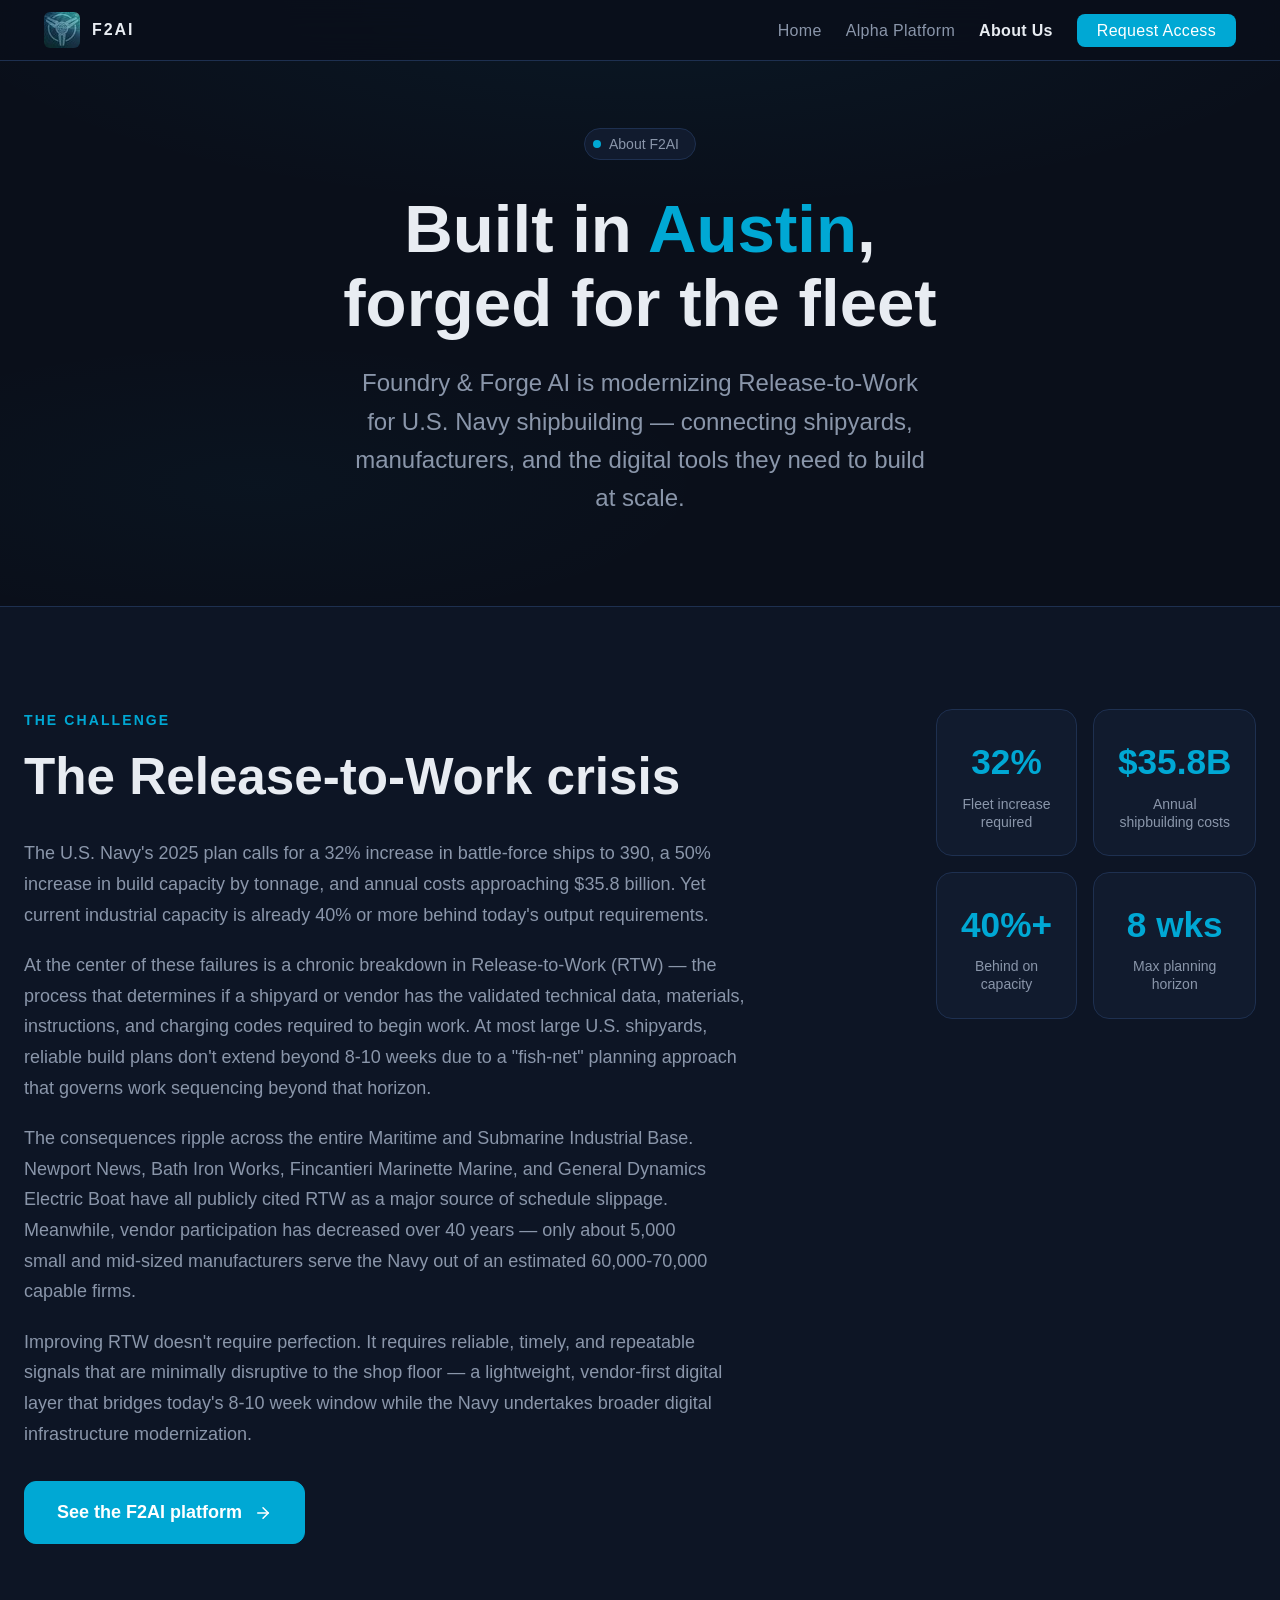
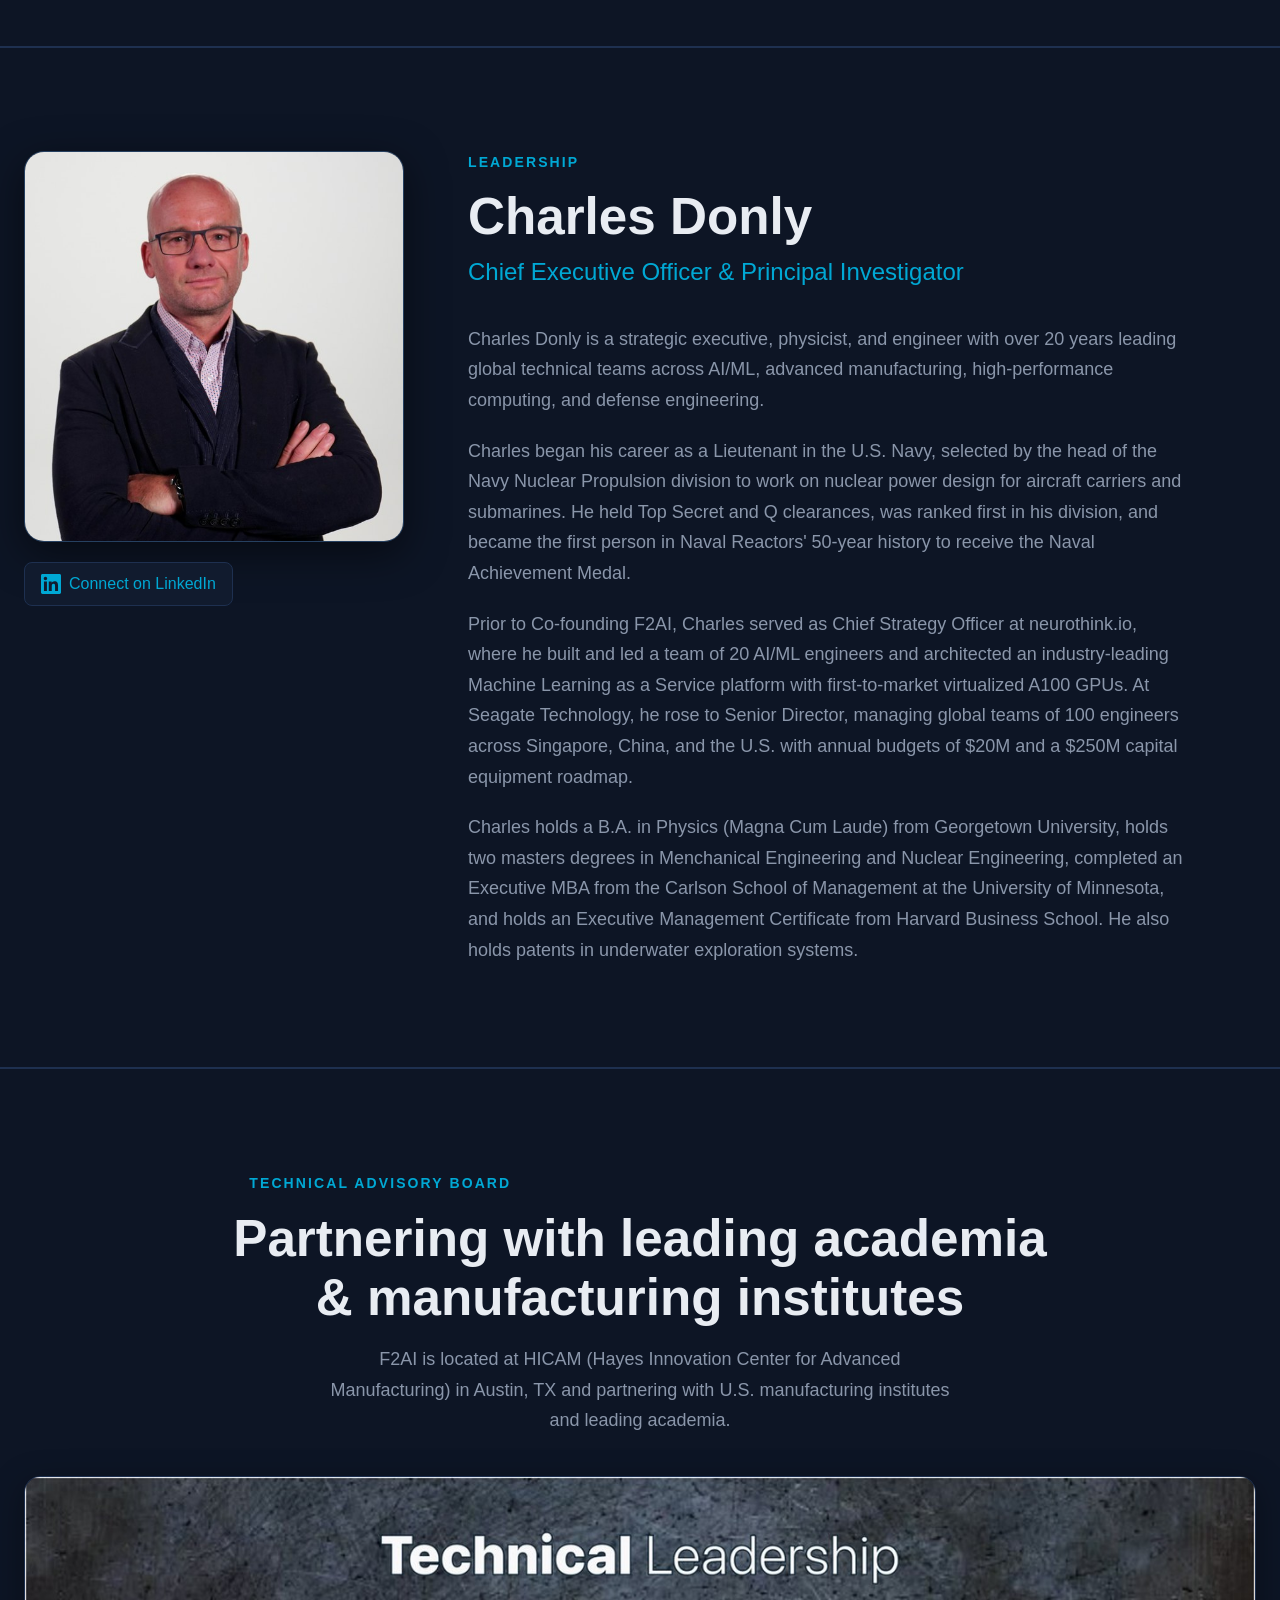
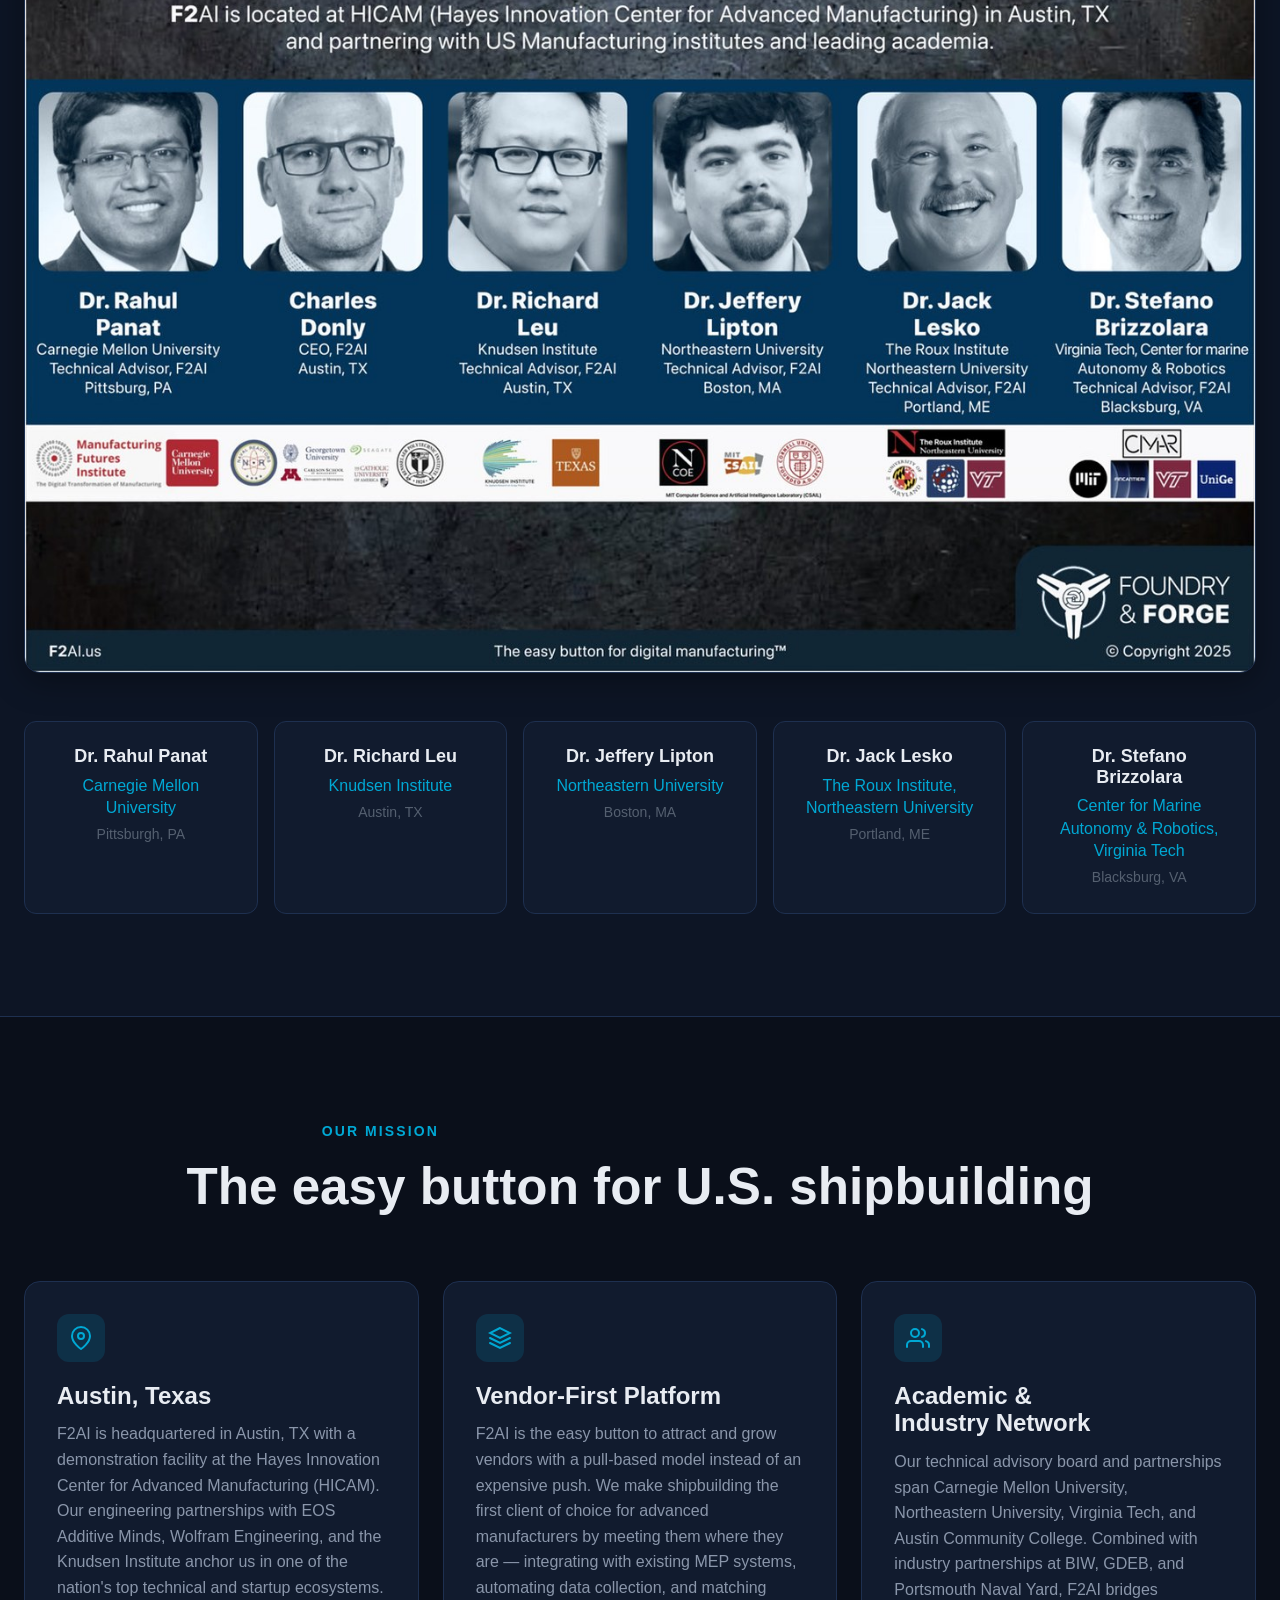
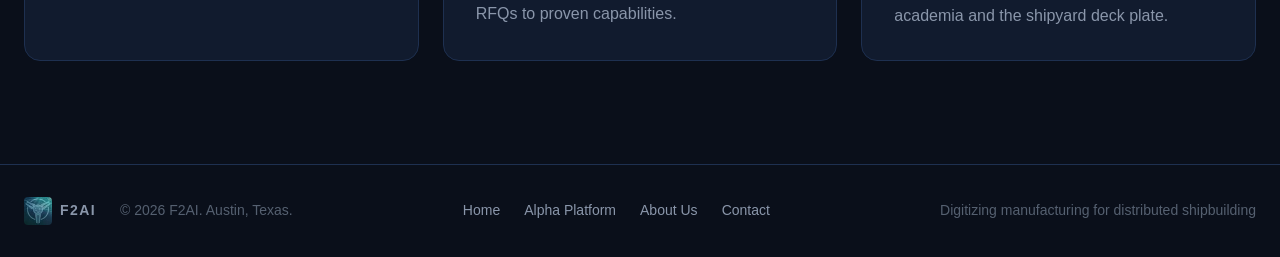
==== about.html @ 10067cf0 "Initial commit" ====
<!DOCTYPE html>
<html lang="en">
<head>
  <meta charset="UTF-8">
  <meta name="viewport" content="width=device-width, initial-scale=1.0">
  <title>About Us — F2AI</title>
  <meta name="description" content="Meet the team behind F2AI. Led by Charles Donly, F2AI is building digital infrastructure to modernize Release-to-Work for U.S. Navy shipbuilding.">
  <meta property="og:title" content="About Us — F2AI">
  <meta property="og:description" content="Led by Charles Donly from Austin, TX. Modernizing Release-to-Work for the U.S. Navy's maritime industrial base.">
  <meta property="og:type" content="website">
  <meta property="og:url" content="https://f2ai.us/about.html">

  <!-- Favicon -->
  <link rel="icon" type="image/jpeg" sizes="32x32" href="./assets/logo-32.jpg">
  <link rel="icon" type="image/jpeg" sizes="48x48" href="./assets/logo-48.jpg">
  <link rel="apple-touch-icon" href="./assets/logo-256.jpg">

  <link href="https://api.fontshare.com/v2/css?f[]=general-sans@400,500,600,700,800&f[]=satoshi@400,500,600,700&display=swap" rel="stylesheet">
  <link rel="stylesheet" href="./base.css">
  <link rel="stylesheet" href="./style.css">
</head>
<body>

  <!-- ════ HEADER ════ -->
  <header class="site-header" id="site-header">
    <div class="header-inner">
      <a href="./index.html" class="logo" aria-label="F2AI Home">
        <img src="./assets/logo-nav.jpg" alt="F2AI" width="36" height="36">
        <span class="logo-text">F2<strong>AI</strong></span>
      </a>
      <nav>
        <ul class="nav-links" role="list">
          <li><a href="./index.html">Home</a></li>
          <li><a href="./alpha-platform.html">Alpha Platform</a></li>
          <li><a href="./about.html" class="nav-active">About Us</a></li>
          <li><a href="./alpha-platform.html#access" class="nav-cta">Request Access</a></li>
        </ul>
      </nav>
    </div>
  </header>


  <!-- ════ ABOUT HERO ════ -->
  <section class="hero hero-about" id="hero">
    <div class="hero-badge reveal">
      <span class="dot"></span>
      About F2AI
    </div>

    <h1 class="hero-title reveal">
      Built in <span class="accent">Austin</span>,<br>
      forged for the fleet
    </h1>

    <p class="hero-subtitle reveal">
      Foundry &amp; Forge AI is modernizing Release-to-Work for U.S. Navy shipbuilding — connecting shipyards, manufacturers, and the digital tools they need to build at scale.
    </p>
  </section>


  <!-- ════ RTW CRISIS / THE CHALLENGE ════ -->
  <section class="section about-crisis-section" id="crisis">
    <div class="about-crisis-wrap">
      <div class="about-crisis-content reveal">
        <p class="section-label">The Challenge</p>
        <h2 class="section-title">The Release-to-Work crisis</h2>

        <div class="about-crisis-text">
          <p>
            The U.S. Navy's 2025 plan calls for a 32% increase in battle-force ships to 390, a 50% increase in build capacity by tonnage, and annual costs approaching $35.8 billion. Yet current industrial capacity is already 40% or more behind today's output requirements.
          </p>
          <p>
            At the center of these failures is a chronic breakdown in Release-to-Work (RTW) — the process that determines if a shipyard or vendor has the validated technical data, materials, instructions, and charging codes required to begin work. At most large U.S. shipyards, reliable build plans don't extend beyond 8-10 weeks due to a "fish-net" planning approach that governs work sequencing beyond that horizon.
          </p>
          <p>
            The consequences ripple across the entire Maritime and Submarine Industrial Base. Newport News, Bath Iron Works, Fincantieri Marinette Marine, and General Dynamics Electric Boat have all publicly cited RTW as a major source of schedule slippage. Meanwhile, vendor participation has decreased over 40 years — only about 5,000 small and mid-sized manufacturers serve the Navy out of an estimated 60,000-70,000 capable firms.
          </p>
          <p>
            Improving RTW doesn't require perfection. It requires reliable, timely, and repeatable signals that are minimally disruptive to the shop floor — a lightweight, vendor-first digital layer that bridges today's 8-10 week window while the Navy undertakes broader digital infrastructure modernization.
          </p>
        </div>

        <a href="./alpha-platform.html" class="btn btn-primary">
          See the F2AI platform
          <svg width="18" height="18" viewBox="0 0 24 24" fill="none" stroke="currentColor" stroke-width="2" stroke-linecap="round"><path d="M5 12h14"/><path d="M12 5l7 7-7 7"/></svg>
        </a>
      </div>

      <div class="about-crisis-stats reveal">
        <div class="crisis-stat-card">
          <div class="crisis-stat-number">32%</div>
          <div class="crisis-stat-label">Fleet increase required</div>
        </div>
        <div class="crisis-stat-card">
          <div class="crisis-stat-number">$35.8B</div>
          <div class="crisis-stat-label">Annual shipbuilding costs</div>
        </div>
        <div class="crisis-stat-card">
          <div class="crisis-stat-number">40%+</div>
          <div class="crisis-stat-label">Behind on capacity</div>
        </div>
        <div class="crisis-stat-card">
          <div class="crisis-stat-number">8 wks</div>
          <div class="crisis-stat-label">Max planning horizon</div>
        </div>
      </div>
    </div>
  </section>


  <!-- ════ LEADERSHIP ════ -->
  <section class="section about-leadership-section" id="leadership">
    <div class="about-leadership-wrap">
      <div class="about-photo-col reveal">
        <div class="about-photo-frame">
          <img src="./assets/ceo-charles-donly.jpg" alt="Charles Donly, CEO of F2AI" width="600" height="618" loading="eager">
        </div>
        <a href="https://www.linkedin.com/in/charlesdonly/" target="_blank" rel="noopener" class="linkedin-link">
          <svg width="20" height="20" viewBox="0 0 24 24" fill="currentColor"><path d="M20.447 20.452h-3.554v-5.569c0-1.328-.027-3.037-1.852-3.037-1.853 0-2.136 1.445-2.136 2.939v5.667H9.351V9h3.414v1.561h.046c.477-.9 1.637-1.85 3.37-1.85 3.601 0 4.267 2.37 4.267 5.455v6.286zM5.337 7.433c-1.144 0-2.063-.926-2.063-2.065 0-1.138.92-2.063 2.063-2.063 1.14 0 2.064.925 2.064 2.063 0 1.139-.925 2.065-2.064 2.065zm1.782 13.019H3.555V9h3.564v11.452zM22.225 0H1.771C.792 0 0 .774 0 1.729v20.542C0 23.227.792 24 1.771 24h20.451C23.2 24 24 23.227 24 22.271V1.729C24 .774 23.2 0 22.222 0h.003z"/></svg>
          Connect on LinkedIn
        </a>
      </div>

      <div class="about-bio-col reveal">
        <p class="section-label">Leadership</p>
        <h2 class="about-name">Charles Donly</h2>
        <p class="about-role">Chief Executive Officer &amp; Principal Investigator</p>

        <div class="about-bio-text">
          <p>
            Charles Donly is a strategic executive, physicist, and engineer with over 20 years leading global technical teams across AI/ML, advanced manufacturing, high-performance computing, and defense engineering.
          </p>
          <p>
            Charles began his career as a Lieutenant in the U.S. Navy, selected by the head of the Navy Nuclear Propulsion division to work on nuclear power design for aircraft carriers and submarines. He held Top Secret and Q clearances, was ranked first in his division, and became the first person in Naval Reactors' 50-year history to receive the Naval Achievement Medal.
          </p>
          <p>
            Prior to Co-founding F2AI, Charles served as Chief Strategy Officer at neurothink.io, where he built and led a team of 20 AI/ML engineers and architected an industry-leading Machine Learning as a Service platform with first-to-market virtualized A100 GPUs. At Seagate Technology, he rose to Senior Director, managing global teams of 100 engineers across Singapore, China, and the U.S. with annual budgets of $20M and a $250M capital equipment roadmap.
          </p>
          <p>
            Charles holds a B.A. in Physics (Magna Cum Laude) from Georgetown University, holds two masters degrees in Menchanical Engineering and Nuclear Engineering, completed an Executive MBA from the Carlson School of Management at the University of Minnesota, and holds an Executive Management Certificate from Harvard Business School. He also holds patents in underwater exploration systems.
          </p>
        </div>
      </div>
    </div>
  </section>


  <!-- ════ TECHNICAL ADVISORY BOARD ════ -->
  <section class="section about-advisory-section" id="advisory">
    <div class="section-narrow">
      <div class="section-header reveal">
        <p class="section-label">Technical Advisory Board</p>
        <h2 class="section-title">Partnering with leading academia &amp; manufacturing institutes</h2>
        <p class="section-desc">
          F2AI is located at HICAM (Hayes Innovation Center for Advanced Manufacturing) in Austin, TX and partnering with U.S. manufacturing institutes and leading academia.
        </p>
      </div>
    </div>

    <div class="advisory-image-wrap reveal">
      <img src="./assets/technical-advisory-board.jpg" alt="F2AI Technical Advisory Board: Dr. Rahul Panat (Carnegie Mellon University), Charles Donly (CEO, F2AI), Dr. Richard Leu (Knudsen Institute), Dr. Jeffery Lipton (Northeastern University), Dr. Jack Lesko (The Roux Institute, Northeastern University), and Dr. Stefano Brizzolara (Center for Marine Autonomy & Robotics, Virginia Tech)" loading="lazy" width="1400" height="905">
    </div>

    <div class="advisory-members-grid reveal">
      <div class="advisory-member">
        <h4>Dr. Rahul Panat</h4>
        <p class="advisory-affiliation">Carnegie Mellon University</p>
        <p class="advisory-location">Pittsburgh, PA</p>
      </div>
      <div class="advisory-member">
        <h4>Dr. Richard Leu</h4>
        <p class="advisory-affiliation">Knudsen Institute</p>
        <p class="advisory-location">Austin, TX</p>
      </div>
      <div class="advisory-member">
        <h4>Dr. Jeffery Lipton</h4>
        <p class="advisory-affiliation">Northeastern University</p>
        <p class="advisory-location">Boston, MA</p>
      </div>
      <div class="advisory-member">
        <h4>Dr. Jack Lesko</h4>
        <p class="advisory-affiliation">The Roux Institute, Northeastern University</p>
        <p class="advisory-location">Portland, ME</p>
      </div>
      <div class="advisory-member">
        <h4>Dr. Stefano Brizzolara</h4>
        <p class="advisory-affiliation">Center for Marine Autonomy &amp; Robotics, Virginia Tech</p>
        <p class="advisory-location">Blacksburg, VA</p>
      </div>
    </div>
  </section>


  <!-- ════ MISSION ════ -->
  <section class="section about-mission-section" id="mission">
    <div class="section-narrow">
      <div class="section-header reveal">
        <p class="section-label">Our Mission</p>
        <h2 class="section-title">The easy button for U.S. shipbuilding</h2>
      </div>
    </div>

    <div class="about-mission-grid reveal">
      <div class="about-mission-card">
        <div class="problem-icon">
          <svg width="24" height="24" viewBox="0 0 24 24" fill="none" stroke="currentColor" stroke-width="2" stroke-linecap="round"><path d="M21 10c0 7-9 13-9 13s-9-6-9-13a9 9 0 0 1 18 0z"/><circle cx="12" cy="10" r="3"/></svg>
        </div>
        <h3>Austin, Texas</h3>
        <p>
          F2AI is headquartered in Austin, TX with a demonstration facility at the Hayes Innovation Center for Advanced Manufacturing (HICAM). Our engineering partnerships with EOS Additive Minds, Wolfram Engineering, and the Knudsen Institute anchor us in one of the nation's top technical and startup ecosystems.
        </p>
      </div>

      <div class="about-mission-card">
        <div class="problem-icon">
          <svg width="24" height="24" viewBox="0 0 24 24" fill="none" stroke="currentColor" stroke-width="2" stroke-linecap="round"><path d="M12 2L2 7l10 5 10-5-10-5z"/><path d="M2 17l10 5 10-5"/><path d="M2 12l10 5 10-5"/></svg>
        </div>
        <h3>Vendor-First Platform</h3>
        <p>
          F2AI is the easy button to attract and grow vendors with a pull-based model instead of an expensive push. We make shipbuilding the first client of choice for advanced manufacturers by meeting them where they are — integrating with existing MEP systems, automating data collection, and matching RFQs to proven capabilities.
        </p>
      </div>

      <div class="about-mission-card">
        <div class="problem-icon">
          <svg width="24" height="24" viewBox="0 0 24 24" fill="none" stroke="currentColor" stroke-width="2" stroke-linecap="round"><path d="M17 21v-2a4 4 0 0 0-4-4H5a4 4 0 0 0-4 4v2"/><circle cx="9" cy="7" r="4"/><path d="M23 21v-2a4 4 0 0 0-3-3.87"/><path d="M16 3.13a4 4 0 0 1 0 7.75"/></svg>
        </div>
        <h3>Academic &amp; Industry Network</h3>
        <p>
          Our technical advisory board and partnerships span Carnegie Mellon University, Northeastern University, Virginia Tech, and Austin Community College. Combined with industry partnerships at BIW, GDEB, and Portsmouth Naval Yard, F2AI bridges academia and the shipyard deck plate.
        </p>
      </div>
    </div>
  </section>


  <!-- ════ FOOTER ════ -->
  <footer class="site-footer">
    <div class="footer-inner">
      <div class="footer-left">
        <a href="./index.html" class="footer-logo" aria-label="F2AI Home">
          <img src="./assets/logo-footer.jpg" alt="F2AI" width="48" height="48">
          <span>F2AI</span>
        </a>
        <span class="footer-copy">&copy; 2026 F2AI. Austin, Texas.</span>
      </div>
      <div class="footer-nav">
        <a href="./index.html">Home</a>
        <a href="./alpha-platform.html">Alpha Platform</a>
        <a href="./about.html">About Us</a>
        <a href="./alpha-platform.html#access">Contact</a>
      </div>
      <div class="footer-right">
        Digitizing manufacturing for distributed shipbuilding
      </div>
    </div>
  </footer>


  <script>
    const header = document.getElementById('site-header');
    window.addEventListener('scroll', () => {
      header.classList.toggle('scrolled', window.scrollY > 40);
    }, { passive: true });

    const reveals = document.querySelectorAll('.reveal');
    const observer = new IntersectionObserver((entries) => {
      entries.forEach(entry => {
        if (entry.isIntersecting) entry.target.classList.add('visible');
      });
    }, { threshold: 0.1, rootMargin: '0px 0px -40px 0px' });
    reveals.forEach(el => observer.observe(el));
  </script>
<script data-pplx-inline-edit>
(function(){
  if(window===window.top)return;
  function inlineAll(orig,clone){
    if(orig.nodeType!==1)return;
    try{
      var cs=getComputedStyle(orig);
      var t='';
      for(var i=0;i<cs.length;i++){t+=cs[i]+':'+cs.getPropertyValue(cs[i])+';';}
      clone.style.cssText=t;
    }catch(e){}
    var oc=orig.children,cc=clone.children;
    for(var j=0;j<oc.length&&j<cc.length;j++){inlineAll(oc[j],cc[j]);}
  }
  function stripExternal(clone){
    var imgs=clone.querySelectorAll('img');
    for(var i=0;i<imgs.length;i++){
      var s=imgs[i].getAttribute('src');
      if(s&&!s.startsWith('data:'))imgs[i].removeAttribute('src');
    }
    var all=clone.querySelectorAll('*');
    for(var i=0;i<all.length;i++){
      var st=all[i].style.cssText;
      if(st&&st.indexOf('url(')>=0){
        all[i].style.cssText=st.replace(/url\(["']?(?!data:)[^)"']*["']?\)/gi,'none');
      }
    }
  }
  window.addEventListener('message',function(e){
    if(!e.data||e.data.type!=='INLINE_EDIT_CAPTURE_REQUEST')return;
    var scrollX=window.scrollX||window.pageXOffset||0;
    var scrollY=window.scrollY||window.pageYOffset||0;
    var w=window.innerWidth,h=window.innerHeight;
    try{
      var clone=document.documentElement.cloneNode(true);
      var rm=clone.querySelectorAll('script,link[rel="stylesheet"],style');
      for(var i=0;i<rm.length;i++){rm[i].remove();}
      inlineAll(document.documentElement,clone);
      stripExternal(clone);
      var html=new XMLSerializer().serializeToString(clone);
      var svg='<svg xmlns="http://www.w3.org/2000/svg" width="'+w+'" height="'+h+'">'
        +'<foreignObject width="100%" height="100%">'
        +'<div xmlns="http://www.w3.org/1999/xhtml" style="width:'+w+'px;height:'+h+'px;overflow:hidden">'
        +'<div style="transform:translate(-'+scrollX+'px,-'+scrollY+'px);transform-origin:top left">'
        +html+'</div></div></foreignObject></svg>';
      var svgUrl='data:image/svg+xml;charset=utf-8,'+encodeURIComponent(svg);
      var img=new Image();
      img.onload=function(){
        var c=document.createElement('canvas');c.width=w;c.height=h;
        c.getContext('2d').drawImage(img,0,0);
        window.parent.postMessage({type:'INLINE_EDIT_SCREENSHOT_RESULT',dataUrl:c.toDataURL('image/png'),scrollX:scrollX,scrollY:scrollY},'*');
      };
      img.onerror=function(){
        window.parent.postMessage({type:'INLINE_EDIT_SCREENSHOT_RESULT',dataUrl:null,scrollX:scrollX,scrollY:scrollY},'*');
      };
      img.src=svgUrl;
    }catch(err){
      window.parent.postMessage({type:'INLINE_EDIT_SCREENSHOT_RESULT',dataUrl:null,scrollX:scrollX,scrollY:scrollY},'*');
    }
  });
})();
</script></body>
</html>
---- base.css ----
*, *::before, *::after { box-sizing: border-box; margin: 0; padding: 0; }

html {
  -moz-text-size-adjust: none;
  -webkit-text-size-adjust: none;
  text-size-adjust: none;
  -webkit-font-smoothing: antialiased;
  -moz-osx-font-smoothing: grayscale;
  text-rendering: optimizeLegibility;
  scroll-behavior: smooth;
  scroll-padding-top: 80px;
}

body {
  min-height: 100dvh;
  line-height: 1.6;
  font-family: var(--font-body, sans-serif);
  font-size: var(--text-base);
  color: var(--color-text);
  background-color: var(--color-bg);
}

img, picture, video, canvas, svg { display: block; max-width: 100%; height: auto; }
ul[role="list"], ol[role="list"] { list-style: none; }
input, button, textarea, select { font: inherit; color: inherit; }

h1, h2, h3, h4, h5, h6 { text-wrap: balance; line-height: 1.15; }
p, li, figcaption { text-wrap: pretty; max-width: 72ch; }

::selection {
  background: rgba(0, 168, 212, 0.25);
  color: var(--color-text);
}

:focus-visible {
  outline: 2px solid var(--color-accent);
  outline-offset: 3px;
  border-radius: 4px;
}

@media (prefers-reduced-motion: reduce) {
  *, *::before, *::after {
    animation-duration: 0.01ms !important;
    animation-iteration-count: 1 !important;
    transition-duration: 0.01ms !important;
    scroll-behavior: auto !important;
  }
}

button { cursor: pointer; background: none; border: none; }

a, button, [role="button"], input, textarea, select {
  transition: color 180ms cubic-bezier(0.16, 1, 0.3, 1),
              background 180ms cubic-bezier(0.16, 1, 0.3, 1),
              border-color 180ms cubic-bezier(0.16, 1, 0.3, 1),
              box-shadow 180ms cubic-bezier(0.16, 1, 0.3, 1),
              transform 180ms cubic-bezier(0.16, 1, 0.3, 1);
}

.sr-only {
  position: absolute; width: 1px; height: 1px; padding: 0; margin: -1px;
  overflow: hidden; clip: rect(0, 0, 0, 0); white-space: nowrap; border-width: 0;
}
---- style.css ----
/* ── F2AI Multi-Page Site — Design Tokens ── */

:root {
  /* Type Scale */
  --text-xs:   clamp(0.75rem, 0.7rem + 0.25vw, 0.875rem);
  --text-sm:   clamp(0.875rem, 0.8rem + 0.35vw, 1rem);
  --text-base: clamp(1rem, 0.95rem + 0.25vw, 1.125rem);
  --text-lg:   clamp(1.125rem, 1rem + 0.75vw, 1.5rem);
  --text-xl:   clamp(1.5rem, 1.2rem + 1.25vw, 2.25rem);
  --text-2xl:  clamp(2rem, 1.2rem + 2.5vw, 3.5rem);
  --text-3xl:  clamp(2.5rem, 1rem + 4vw, 5rem);

  /* Spacing */
  --space-1: 0.25rem; --space-2: 0.5rem; --space-3: 0.75rem;
  --space-4: 1rem; --space-5: 1.25rem; --space-6: 1.5rem;
  --space-8: 2rem; --space-10: 2.5rem; --space-12: 3rem;
  --space-16: 4rem; --space-20: 5rem; --space-24: 6rem;
  --space-32: 8rem;

  /* Fonts */
  --font-display: 'General Sans', 'Helvetica Neue', sans-serif;
  --font-body: 'Satoshi', 'Inter', sans-serif;

  /* F2AI Color Palette — Navy/Steel dark theme */
  --color-bg:           #0a0f1a;
  --color-bg-subtle:    #0d1525;
  --color-surface:      #111b2e;
  --color-surface-2:    #162036;
  --color-surface-3:    #1a2640;
  --color-border:       #1e3050;
  --color-border-light: #264060;

  --color-text:         #e8ecf2;
  --color-text-muted:   #8a96aa;
  --color-text-faint:   #556070;

  /* Accent — Teal/Cyan */
  --color-accent:       #00a8d4;
  --color-accent-hover: #00c4f0;
  --color-accent-glow:  rgba(0, 168, 212, 0.15);

  /* Gold for emphasis */
  --color-gold:         #d4a520;
  --color-gold-soft:    rgba(212, 165, 32, 0.12);

  /* Status colors */
  --color-success:      #22c55e;
  --color-warning:      #f59e0b;
  --color-danger:       #ef4444;

  /* Radius */
  --radius-sm: 6px;
  --radius-md: 8px;
  --radius-lg: 12px;
  --radius-xl: 16px;
  --radius-2xl: 20px;

  /* Shadows */
  --shadow-sm: 0 1px 3px rgba(0,0,0,0.3);
  --shadow-md: 0 4px 16px rgba(0,0,0,0.4);
  --shadow-lg: 0 12px 40px rgba(0,0,0,0.5);
  --shadow-glow: 0 0 40px rgba(0, 168, 212, 0.08);

  /* Content widths */
  --content-narrow: 680px;
  --content-default: 1080px;
  --content-wide: 1240px;
}


/* ── HEADER / NAV ── */

.site-header {
  position: fixed;
  top: 0;
  left: 0;
  right: 0;
  z-index: 100;
  background: rgba(10, 15, 26, 0.85);
  backdrop-filter: blur(16px);
  -webkit-backdrop-filter: blur(16px);
  border-bottom: 1px solid var(--color-border);
  transition: box-shadow 0.3s ease;
}

.site-header.scrolled {
  box-shadow: 0 2px 20px rgba(0,0,0,0.4);
}

.header-inner {
  max-width: var(--content-wide);
  margin: 0 auto;
  display: flex;
  align-items: center;
  justify-content: space-between;
  padding: var(--space-3) var(--space-6);
}

.logo {
  display: flex;
  align-items: center;
  gap: var(--space-3);
  text-decoration: none;
  color: var(--color-text);
}

.logo svg,
.logo img {
  width: 36px;
  height: 36px;
  border-radius: var(--radius-sm);
  object-fit: cover;
}

.logo-text {
  font-family: var(--font-display);
  font-size: var(--text-sm);
  font-weight: 600;
  letter-spacing: 0.12em;
  text-transform: uppercase;
}

.logo-text strong {
  font-weight: 800;
}

.nav-links {
  display: flex;
  align-items: center;
  gap: var(--space-6);
  list-style: none;
}

.nav-links a {
  color: var(--color-text-muted);
  text-decoration: none;
  font-size: var(--text-sm);
  font-weight: 500;
  letter-spacing: 0.02em;
}

.nav-links a:hover {
  color: var(--color-text);
}

.nav-links a.nav-active {
  color: var(--color-text);
  font-weight: 600;
}

.nav-cta {
  background: var(--color-accent);
  color: #fff !important;
  padding: var(--space-2) var(--space-5);
  border-radius: var(--radius-md);
  font-size: var(--text-sm);
  font-weight: 600;
}

.nav-cta:hover {
  background: var(--color-accent-hover) !important;
}


/* ── BUTTONS ── */

.btn {
  display: inline-flex;
  align-items: center;
  gap: var(--space-3);
  padding: var(--space-4) var(--space-8);
  border-radius: var(--radius-lg);
  font-family: var(--font-display);
  font-size: var(--text-base);
  font-weight: 600;
  text-decoration: none;
  transition: all 0.2s ease;
  white-space: nowrap;
}

.btn-primary {
  background: var(--color-accent);
  color: #fff;
  border: 1px solid var(--color-accent);
}

.btn-primary:hover {
  background: var(--color-accent-hover);
  border-color: var(--color-accent-hover);
  transform: translateY(-2px);
  box-shadow: 0 8px 24px rgba(0, 168, 212, 0.25);
}

.btn-secondary {
  background: transparent;
  color: var(--color-text);
  border: 1px solid var(--color-border-light);
}

.btn-secondary:hover {
  background: var(--color-surface);
  border-color: var(--color-accent);
  color: var(--color-accent);
  transform: translateY(-2px);
}


/* ── HERO (SHARED) ── */

.hero {
  position: relative;
  display: flex;
  flex-direction: column;
  align-items: center;
  justify-content: center;
  padding: calc(80px + var(--space-12)) var(--space-6) var(--space-16);
  overflow: hidden;
}

.hero::before {
  content: '';
  position: absolute;
  inset: 0;
  background:
    radial-gradient(ellipse 80% 50% at 50% 0%, rgba(0, 168, 212, 0.06) 0%, transparent 70%),
    radial-gradient(ellipse 60% 40% at 20% 80%, rgba(0, 168, 212, 0.03) 0%, transparent 60%);
  pointer-events: none;
}


/* ── HOME HERO ── */

.hero-home {
  min-height: 100vh;
  background: var(--color-bg);
}

/* Ocean video background */
.hero-video-bg {
  position: absolute;
  inset: 0;
  width: 100%;
  height: 100%;
  object-fit: cover;
  z-index: 0;
}

/* Gradient overlay on top of video for text readability */
.hero-bg-overlay {
  position: absolute;
  inset: 0;
  z-index: 1;
  background:
    linear-gradient(180deg, rgba(10, 15, 26, 0.35) 0%, rgba(10, 15, 26, 0.55) 50%, rgba(10, 15, 26, 0.92) 80%, var(--color-bg) 100%);
  pointer-events: none;
}

.hero-home .hero-content-wrap {
  z-index: 2;
}

.hero-home::before {
  z-index: 2;
  background:
    radial-gradient(ellipse 80% 50% at 50% 30%, rgba(0, 168, 212, 0.08) 0%, transparent 70%),
    radial-gradient(ellipse 60% 40% at 80% 60%, rgba(0, 80, 120, 0.06) 0%, transparent 60%);
}

.hero-content-wrap {
  position: relative;
  z-index: 1;
  display: flex;
  flex-direction: column;
  align-items: center;
}

.hero-badge {
  display: inline-flex;
  align-items: center;
  gap: var(--space-2);
  background: var(--color-surface);
  border: 1px solid var(--color-border);
  border-radius: var(--radius-xl);
  padding: var(--space-1) var(--space-4) var(--space-1) var(--space-2);
  font-size: var(--text-xs);
  color: var(--color-text-muted);
  margin-bottom: var(--space-8);
}

.hero-badge .dot {
  width: 8px;
  height: 8px;
  background: var(--color-accent);
  border-radius: 50%;
  animation: pulse-dot 2s ease-in-out infinite;
}

@keyframes pulse-dot {
  0%, 100% { opacity: 1; }
  50% { opacity: 0.4; }
}

.hero-title {
  font-family: var(--font-display);
  font-size: var(--text-3xl);
  font-weight: 700;
  text-align: center;
  color: var(--color-text);
  max-width: 900px;
  margin-bottom: var(--space-6);
  line-height: 1.1;
}

.hero-title .accent {
  color: var(--color-accent);
}

.hero-subtitle {
  font-size: var(--text-lg);
  color: var(--color-text-muted);
  text-align: center;
  max-width: 640px;
  margin-bottom: var(--space-10);
  line-height: 1.6;
}

.hero-buttons {
  display: flex;
  gap: var(--space-4);
  flex-wrap: wrap;
  justify-content: center;
}


/* ── PLATFORM HERO ── */

.hero-platform {
  min-height: 100vh;
}

.hero-demo {
  position: relative;
  width: 100%;
  max-width: 1000px;
  border-radius: var(--radius-2xl);
  overflow: hidden;
  border: 1px solid var(--color-border-light);
  box-shadow:
    var(--shadow-lg),
    0 0 80px rgba(0, 168, 212, 0.06);
}

.hero-demo img {
  width: 100%;
  height: auto;
  display: block;
}

.hero-demo-label {
  position: absolute;
  bottom: var(--space-4);
  left: 50%;
  transform: translateX(-50%);
  background: rgba(10, 15, 26, 0.85);
  backdrop-filter: blur(8px);
  border: 1px solid var(--color-border);
  border-radius: var(--radius-lg);
  padding: var(--space-2) var(--space-5);
  font-size: var(--text-xs);
  color: var(--color-text-muted);
  white-space: nowrap;
}


/* ── ABOUT HERO ── */

.hero-about {
  min-height: 60vh;
  padding-bottom: var(--space-12);
}


/* ── SECTION COMMON ── */

.section {
  padding: clamp(var(--space-16), 8vw, var(--space-32)) var(--space-6);
}

.section-narrow {
  max-width: var(--content-default);
  margin: 0 auto;
}

.section-header {
  text-align: center;
  margin-bottom: clamp(var(--space-12), 5vw, var(--space-20));
}

.section-label {
  font-family: var(--font-display);
  font-size: var(--text-xs);
  font-weight: 600;
  letter-spacing: 0.15em;
  text-transform: uppercase;
  color: var(--color-accent);
  margin-bottom: var(--space-4);
}

.section-title {
  font-family: var(--font-display);
  font-size: var(--text-2xl);
  font-weight: 700;
  color: var(--color-text);
  margin-bottom: var(--space-4);
}

.section-desc {
  font-size: var(--text-base);
  color: var(--color-text-muted);
  max-width: 620px;
  margin: 0 auto;
  line-height: 1.7;
}


/* ── PROBLEM / RTW CRISIS ── */

.problem-section {
  background: var(--color-bg-subtle);
  border-top: 1px solid var(--color-border);
  border-bottom: 1px solid var(--color-border);
}

.problem-grid {
  display: grid;
  grid-template-columns: repeat(3, 1fr);
  gap: var(--space-6);
  max-width: var(--content-wide);
  margin: 0 auto;
}

.problem-card {
  background: var(--color-surface);
  border: 1px solid var(--color-border);
  border-radius: var(--radius-xl);
  padding: var(--space-8);
  position: relative;
  overflow: hidden;
}

.problem-card::before {
  content: '';
  position: absolute;
  top: 0;
  left: 0;
  right: 0;
  height: 3px;
  background: linear-gradient(90deg, var(--color-accent), transparent);
  opacity: 0.6;
}

.problem-icon {
  width: 48px;
  height: 48px;
  display: flex;
  align-items: center;
  justify-content: center;
  background: var(--color-accent-glow);
  border-radius: var(--radius-lg);
  margin-bottom: var(--space-5);
  color: var(--color-accent);
}

.problem-stat {
  font-family: var(--font-display);
  font-size: var(--text-xl);
  font-weight: 700;
  color: var(--color-accent);
  margin-bottom: var(--space-2);
}

.problem-card h3 {
  font-family: var(--font-display);
  font-size: var(--text-lg);
  font-weight: 600;
  color: var(--color-text);
  margin-bottom: var(--space-3);
}

.problem-card p {
  font-size: var(--text-sm);
  color: var(--color-text-muted);
  line-height: 1.6;
}

.problem-cta {
  text-align: center;
  margin-top: var(--space-12);
  max-width: var(--content-wide);
  margin-left: auto;
  margin-right: auto;
}


/* ── FEATURES ── */

.features-section {
  background: var(--color-bg);
}

.feature-block {
  display: grid;
  grid-template-columns: 1fr 1fr;
  gap: var(--space-12);
  align-items: center;
  max-width: var(--content-wide);
  margin: 0 auto;
  padding-bottom: clamp(var(--space-12), 5vw, var(--space-20));
}

.feature-block:last-child {
  padding-bottom: 0;
}

.feature-block:nth-child(even) {
  direction: rtl;
}

.feature-block:nth-child(even) > * {
  direction: ltr;
}

.feature-content {
  padding: var(--space-4) 0;
}

.feature-number {
  font-family: var(--font-display);
  font-size: var(--text-xs);
  font-weight: 700;
  letter-spacing: 0.15em;
  text-transform: uppercase;
  color: var(--color-accent);
  margin-bottom: var(--space-4);
}

.feature-content h3 {
  font-family: var(--font-display);
  font-size: var(--text-xl);
  font-weight: 700;
  color: var(--color-text);
  margin-bottom: var(--space-4);
  line-height: 1.2;
}

.feature-content p {
  font-size: var(--text-base);
  color: var(--color-text-muted);
  line-height: 1.7;
  margin-bottom: var(--space-4);
}

.feature-tags {
  display: flex;
  flex-wrap: wrap;
  gap: var(--space-2);
}

.feature-tag {
  background: var(--color-surface-2);
  border: 1px solid var(--color-border);
  border-radius: var(--radius-sm);
  padding: var(--space-1) var(--space-3);
  font-size: var(--text-xs);
  color: var(--color-text-muted);
  font-weight: 500;
}

.feature-image {
  border-radius: var(--radius-xl);
  overflow: hidden;
  border: 1px solid var(--color-border);
  box-shadow: var(--shadow-md);
  background: var(--color-surface);
}

.feature-image img {
  width: 100%;
  height: auto;
  display: block;
}


/* ── USERS SECTION ── */

.users-section {
  background: var(--color-bg-subtle);
  border-top: 1px solid var(--color-border);
  border-bottom: 1px solid var(--color-border);
}

.users-grid {
  display: grid;
  grid-template-columns: repeat(4, 1fr);
  gap: var(--space-6);
  max-width: var(--content-wide);
  margin: 0 auto;
}

.user-card {
  background: var(--color-surface);
  border: 1px solid var(--color-border);
  border-radius: var(--radius-xl);
  padding: var(--space-6);
  text-align: center;
}

.user-icon {
  width: 56px;
  height: 56px;
  margin: 0 auto var(--space-4);
  display: flex;
  align-items: center;
  justify-content: center;
  background: var(--color-surface-2);
  border: 1px solid var(--color-border-light);
  border-radius: var(--radius-lg);
  color: var(--color-accent);
}

.user-card h4 {
  font-family: var(--font-display);
  font-size: var(--text-sm);
  font-weight: 600;
  color: var(--color-text);
  margin-bottom: var(--space-2);
}

.user-card p {
  font-size: var(--text-xs);
  color: var(--color-text-muted);
  line-height: 1.5;
}


/* ── CTA / WAITLIST ── */

.cta-section {
  position: relative;
  overflow: hidden;
}

.cta-section::before {
  content: '';
  position: absolute;
  inset: 0;
  background:
    radial-gradient(ellipse 80% 60% at 50% 100%, rgba(0, 168, 212, 0.06) 0%, transparent 60%);
  pointer-events: none;
}

.cta-card {
  max-width: 680px;
  margin: 0 auto;
  text-align: center;
  position: relative;
  background: var(--color-surface);
  border: 1px solid var(--color-border-light);
  border-radius: var(--radius-2xl);
  padding: var(--space-12) var(--space-8);
  box-shadow: var(--shadow-lg), var(--shadow-glow);
}

.cta-badge {
  display: inline-flex;
  align-items: center;
  gap: var(--space-2);
  background: var(--color-gold-soft);
  border: 1px solid rgba(212, 165, 32, 0.2);
  border-radius: var(--radius-xl);
  padding: var(--space-1) var(--space-4);
  font-size: var(--text-xs);
  font-weight: 600;
  color: var(--color-gold);
  margin-bottom: var(--space-6);
}

.cta-title {
  font-family: var(--font-display);
  font-size: var(--text-xl);
  font-weight: 700;
  color: var(--color-text);
  margin-bottom: var(--space-4);
}

.cta-desc {
  font-size: var(--text-base);
  color: var(--color-text-muted);
  margin-bottom: var(--space-8);
  line-height: 1.6;
}

.cta-form {
  display: flex;
  flex-direction: column;
  gap: var(--space-4);
  max-width: 540px;
  margin: 0 auto var(--space-4);
  text-align: left;
}

.form-row {
  display: flex;
  gap: var(--space-4);
}

.form-row-2col > * {
  flex: 1;
}

.form-field {
  display: flex;
  flex-direction: column;
  gap: var(--space-1);
}

.form-label {
  font-size: var(--text-xs);
  font-weight: 600;
  color: var(--color-text-muted);
  letter-spacing: 0.03em;
}

.form-required {
  color: var(--color-accent);
}

.form-input,
.form-select,
.form-textarea {
  background: var(--color-bg);
  border: 1px solid var(--color-border-light);
  border-radius: var(--radius-md);
  padding: var(--space-3) var(--space-4);
  font-family: var(--font-body);
  font-size: var(--text-sm);
  color: var(--color-text);
  outline: none;
  transition: border-color 0.2s ease, box-shadow 0.2s ease;
  width: 100%;
}

.form-select {
  appearance: none;
  background-image: url("data:image/svg+xml,%3Csvg xmlns='http://www.w3.org/2000/svg' width='12' height='12' viewBox='0 0 24 24' fill='none' stroke='%238a96aa' stroke-width='2.5' stroke-linecap='round'%3E%3Cpath d='M6 9l6 6 6-6'/%3E%3C/svg%3E");
  background-repeat: no-repeat;
  background-position: right 12px center;
  padding-right: var(--space-10);
  cursor: pointer;
}

.form-textarea {
  resize: vertical;
  min-height: 80px;
}

.form-input::placeholder,
.form-textarea::placeholder {
  color: var(--color-text-faint);
}

.form-input:focus,
.form-select:focus,
.form-textarea:focus {
  border-color: var(--color-accent);
  box-shadow: 0 0 0 3px var(--color-accent-glow);
}

.btn-submit {
  width: 100%;
  justify-content: center;
  border: none;
  cursor: pointer;
  padding: var(--space-4) var(--space-6);
}

.btn-submit:disabled {
  opacity: 0.7;
  cursor: not-allowed;
}

.btn-loading {
  display: inline-flex;
  align-items: center;
  gap: var(--space-2);
}

.form-success {
  display: flex;
  flex-direction: column;
  align-items: center;
  gap: var(--space-4);
  padding: var(--space-8) 0;
}

.form-success h3 {
  font-family: var(--font-display);
  font-size: var(--text-lg);
  font-weight: 700;
  color: var(--color-text);
}

.form-success p {
  font-size: var(--text-base);
  color: var(--color-text-muted);
}

.cta-note {
  font-size: var(--text-xs);
  color: var(--color-text-faint);
}

.cta-options {
  display: flex;
  justify-content: center;
  gap: var(--space-8);
  margin-top: var(--space-8);
  padding-top: var(--space-6);
  border-top: 1px solid var(--color-border);
}

.cta-option {
  display: flex;
  align-items: center;
  gap: var(--space-2);
  font-size: var(--text-xs);
  color: var(--color-text-muted);
}

.cta-option svg {
  width: 16px;
  height: 16px;
  color: var(--color-accent);
}


/* ── ABOUT: LEADERSHIP ── */

.about-leadership-section {
  background: var(--color-bg-subtle);
  border-top: 1px solid var(--color-border);
  border-bottom: 1px solid var(--color-border);
}

.about-leadership-wrap {
  display: grid;
  grid-template-columns: 380px 1fr;
  gap: var(--space-16);
  align-items: start;
  max-width: var(--content-wide);
  margin: 0 auto;
}

.about-photo-frame {
  border-radius: var(--radius-2xl);
  overflow: hidden;
  border: 1px solid var(--color-border-light);
  box-shadow: var(--shadow-lg);
  background: var(--color-surface);
}

.about-photo-frame img {
  width: 100%;
  height: auto;
  display: block;
}

.linkedin-link {
  display: inline-flex;
  align-items: center;
  gap: var(--space-2);
  margin-top: var(--space-5);
  padding: var(--space-2) var(--space-4);
  background: var(--color-surface);
  border: 1px solid var(--color-border);
  border-radius: var(--radius-md);
  font-size: var(--text-sm);
  font-weight: 500;
  color: var(--color-accent);
  text-decoration: none;
  transition: all 0.2s ease;
}

.linkedin-link:hover {
  background: var(--color-accent-glow);
  border-color: var(--color-accent);
}

.linkedin-link svg {
  flex-shrink: 0;
}

.about-name {
  font-family: var(--font-display);
  font-size: var(--text-2xl);
  font-weight: 700;
  color: var(--color-text);
  margin-bottom: var(--space-2);
  line-height: 1.1;
}

.about-role {
  font-size: var(--text-lg);
  color: var(--color-accent);
  margin-bottom: var(--space-8);
  font-weight: 500;
}

.about-bio-text p {
  font-size: var(--text-base);
  color: var(--color-text-muted);
  line-height: 1.7;
  margin-bottom: var(--space-5);
}

.about-bio-text p:last-child {
  margin-bottom: 0;
}


/* ── ABOUT: MISSION ── */

.about-mission-section {
  background: var(--color-bg);
}

.about-mission-grid {
  display: grid;
  grid-template-columns: repeat(3, 1fr);
  gap: var(--space-6);
  max-width: var(--content-wide);
  margin: 0 auto;
}

.about-mission-card {
  background: var(--color-surface);
  border: 1px solid var(--color-border);
  border-radius: var(--radius-xl);
  padding: var(--space-8);
}

.about-mission-card h3 {
  font-family: var(--font-display);
  font-size: var(--text-lg);
  font-weight: 600;
  color: var(--color-text);
  margin-bottom: var(--space-3);
}

.about-mission-card p {
  font-size: var(--text-sm);
  color: var(--color-text-muted);
  line-height: 1.6;
}


/* ── ABOUT: RTW CRISIS SUMMARY ── */

.about-crisis-section {
  background: var(--color-bg-subtle);
  border-top: 1px solid var(--color-border);
  border-bottom: 1px solid var(--color-border);
}

.about-crisis-wrap {
  display: grid;
  grid-template-columns: 1fr 320px;
  gap: var(--space-12);
  align-items: start;
  max-width: var(--content-wide);
  margin: 0 auto;
}

.about-crisis-content .section-label {
  text-align: left;
}

.about-crisis-content .section-title {
  text-align: left;
  margin-bottom: var(--space-8);
}

.about-crisis-text p {
  font-size: var(--text-base);
  color: var(--color-text-muted);
  line-height: 1.7;
  margin-bottom: var(--space-5);
}

.about-crisis-text {
  margin-bottom: var(--space-8);
}

.about-crisis-stats {
  display: grid;
  grid-template-columns: 1fr 1fr;
  gap: var(--space-4);
  position: sticky;
  top: calc(80px + var(--space-8));
}

.crisis-stat-card {
  background: var(--color-surface);
  border: 1px solid var(--color-border);
  border-radius: var(--radius-xl);
  padding: var(--space-6);
  text-align: center;
}

.crisis-stat-number {
  font-family: var(--font-display);
  font-size: var(--text-xl);
  font-weight: 700;
  color: var(--color-accent);
  margin-bottom: var(--space-1);
}

.crisis-stat-label {
  font-size: var(--text-xs);
  color: var(--color-text-muted);
  line-height: 1.3;
}


/* ── FOOTER ── */

.site-footer {
  padding: var(--space-8) var(--space-6);
  border-top: 1px solid var(--color-border);
}

.footer-inner {
  max-width: var(--content-wide);
  margin: 0 auto;
  display: flex;
  align-items: center;
  justify-content: space-between;
}

.footer-left {
  display: flex;
  align-items: center;
  gap: var(--space-6);
}

.footer-logo {
  display: flex;
  align-items: center;
  gap: var(--space-2);
  text-decoration: none;
  color: var(--color-text-muted);
}

.footer-logo svg,
.footer-logo img {
  width: 28px;
  height: 28px;
  border-radius: 4px;
  object-fit: cover;
}

.footer-logo span {
  font-family: var(--font-display);
  font-size: var(--text-xs);
  font-weight: 600;
  letter-spacing: 0.1em;
  text-transform: uppercase;
}

.footer-copy {
  font-size: var(--text-xs);
  color: var(--color-text-faint);
}

.footer-nav {
  display: flex;
  gap: var(--space-6);
}

.footer-nav a {
  font-size: var(--text-xs);
  color: var(--color-text-muted);
  text-decoration: none;
}

.footer-nav a:hover {
  color: var(--color-text);
}

.footer-right {
  font-size: var(--text-xs);
  color: var(--color-text-faint);
}


/* ── ABOUT: TECHNICAL ADVISORY BOARD ── */

.about-advisory-section {
  background: var(--color-bg-subtle);
  border-top: 1px solid var(--color-border);
  border-bottom: 1px solid var(--color-border);
}

.about-advisory-section .section-header {
  margin-bottom: var(--space-10);
}

.advisory-image-wrap {
  max-width: var(--content-wide);
  margin: 0 auto var(--space-12) auto;
  border-radius: var(--radius-xl);
  overflow: hidden;
  border: 1px solid var(--color-border);
  box-shadow: 0 8px 32px rgba(0, 0, 0, 0.35);
}

.advisory-image-wrap img {
  display: block;
  width: 100%;
  height: auto;
}

.advisory-members-grid {
  display: grid;
  grid-template-columns: repeat(5, 1fr);
  gap: var(--space-4);
  max-width: var(--content-wide);
  margin: 0 auto;
}

.advisory-member {
  background: var(--color-surface);
  border: 1px solid var(--color-border);
  border-radius: var(--radius-lg);
  padding: var(--space-6);
  text-align: center;
  transition: border-color 0.3s ease, box-shadow 0.3s ease;
}

.advisory-member:hover {
  border-color: var(--color-accent);
  box-shadow: 0 4px 20px rgba(0, 168, 212, 0.12);
}

.advisory-member h4 {
  font-family: var(--font-display);
  font-size: var(--text-base);
  font-weight: 600;
  color: var(--color-text);
  margin-bottom: var(--space-2);
}

.advisory-affiliation {
  font-size: var(--text-sm);
  color: var(--color-accent);
  font-weight: 500;
  margin-bottom: var(--space-1);
  line-height: 1.4;
}

.advisory-location {
  font-size: var(--text-xs);
  color: var(--color-text-faint);
}


/* ── SCROLL ANIMATIONS ── */

.reveal {
  opacity: 0;
  transform: translateY(24px);
  transition: opacity 0.6s ease, transform 0.6s ease;
}

.reveal.visible {
  opacity: 1;
  transform: translateY(0);
}


/* ── MOBILE ── */

@media (max-width: 1024px) {
  .feature-block {
    grid-template-columns: 1fr;
    gap: var(--space-8);
  }
  .feature-block:nth-child(even) {
    direction: ltr;
  }
  .problem-grid,
  .about-mission-grid {
    grid-template-columns: 1fr;
    gap: var(--space-4);
  }
  .users-grid {
    grid-template-columns: repeat(2, 1fr);
  }
  .about-leadership-wrap {
    grid-template-columns: 1fr;
    gap: var(--space-8);
  }
  .about-photo-col {
    text-align: center;
  }
  .about-photo-frame {
    max-width: 320px;
    margin: 0 auto;
  }
  .about-crisis-wrap {
    grid-template-columns: 1fr;
    gap: var(--space-8);
  }
  .about-crisis-stats {
    position: static;
    grid-template-columns: repeat(4, 1fr);
  }
  .advisory-members-grid {
    grid-template-columns: repeat(3, 1fr);
  }
}

@media (max-width: 768px) {
  .hero-title {
    font-size: clamp(1.75rem, 1rem + 4vw, 2.5rem);
  }
  .nav-links {
    display: none;
  }
  .users-grid {
    grid-template-columns: 1fr;
  }
  .form-row {
    flex-direction: column;
  }
  .cta-options {
    flex-direction: column;
    gap: var(--space-3);
    align-items: center;
  }
  .hero-buttons {
    flex-direction: column;
    width: 100%;
    max-width: 320px;
  }
  .hero-buttons .btn {
    justify-content: center;
  }
  .about-crisis-stats {
    grid-template-columns: repeat(2, 1fr);
  }
  .advisory-members-grid {
    grid-template-columns: repeat(2, 1fr);
    gap: var(--space-3);
  }
  .advisory-member {
    padding: var(--space-4);
  }
  .footer-inner {
    flex-direction: column;
    gap: var(--space-4);
    text-align: center;
  }
  .footer-left {
    flex-direction: column;
  }
  .footer-nav {
    flex-wrap: wrap;
    justify-content: center;
    gap: var(--space-4);
  }
}
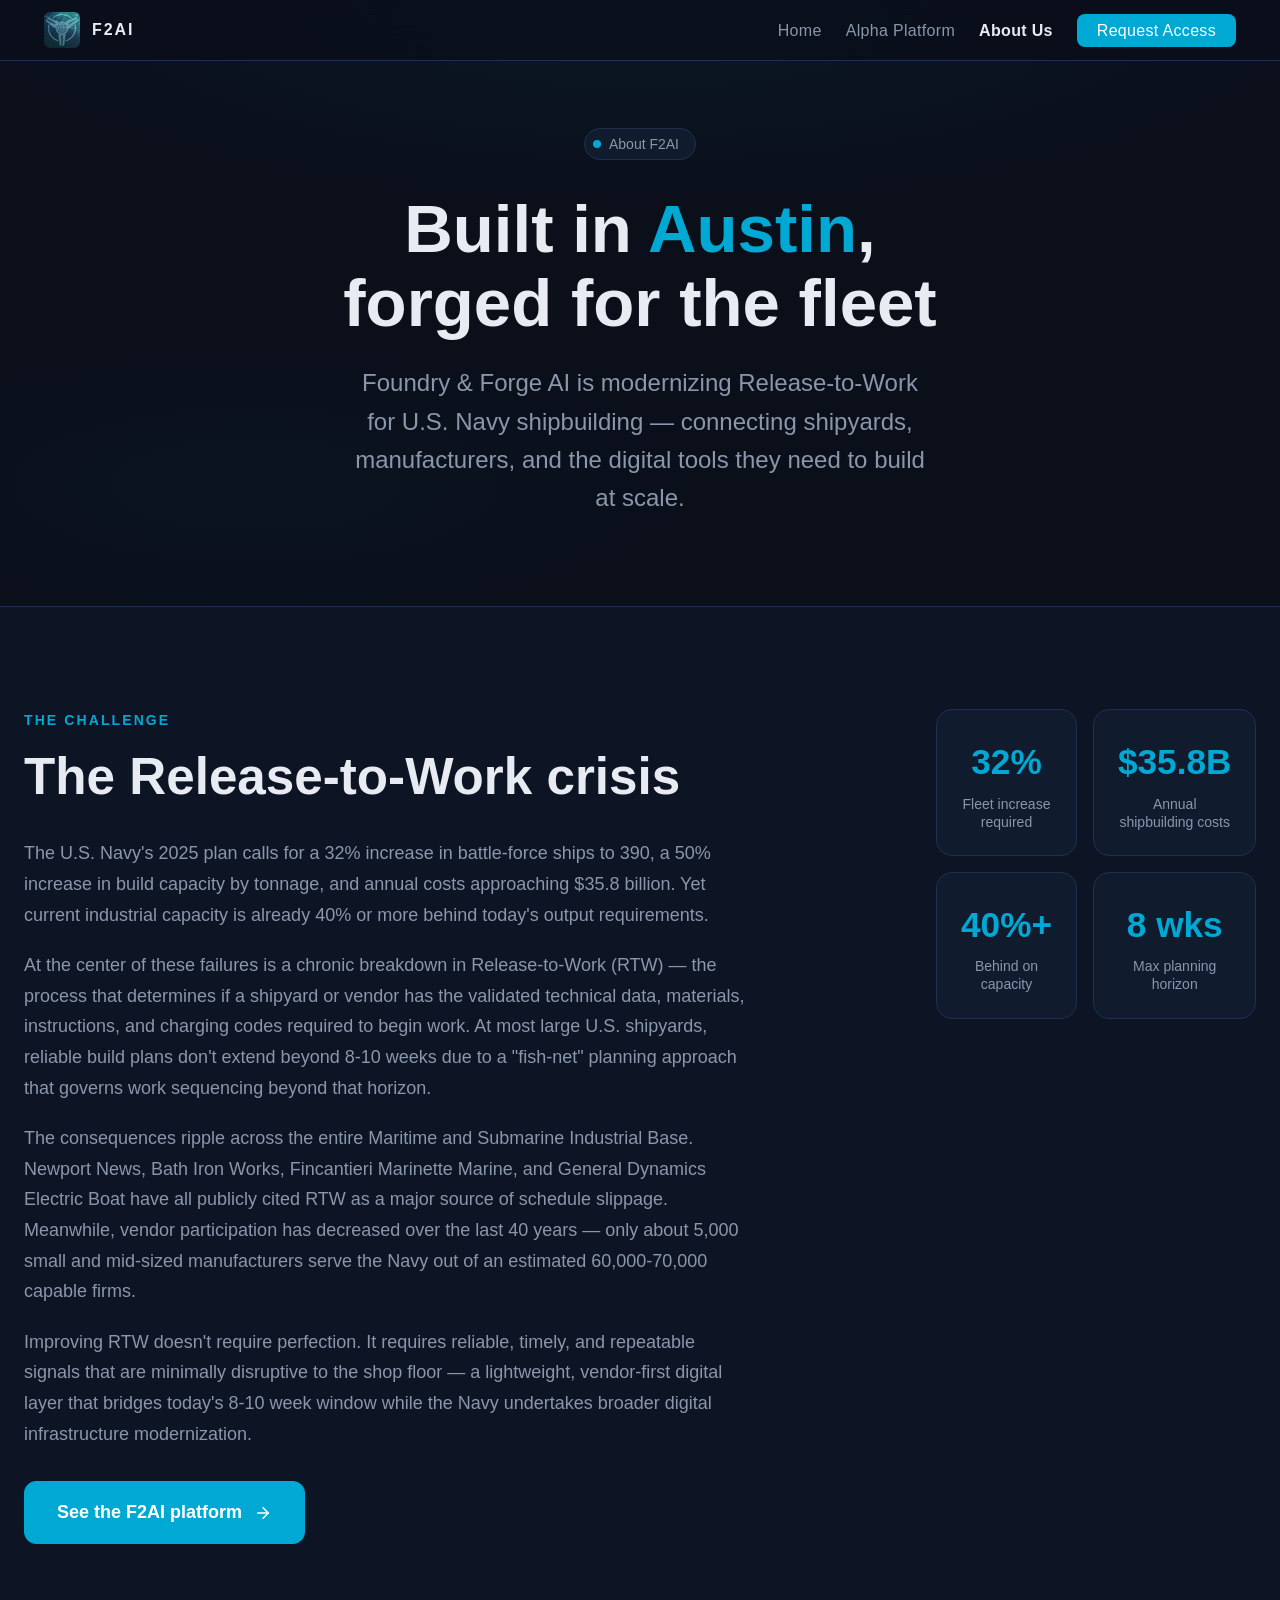
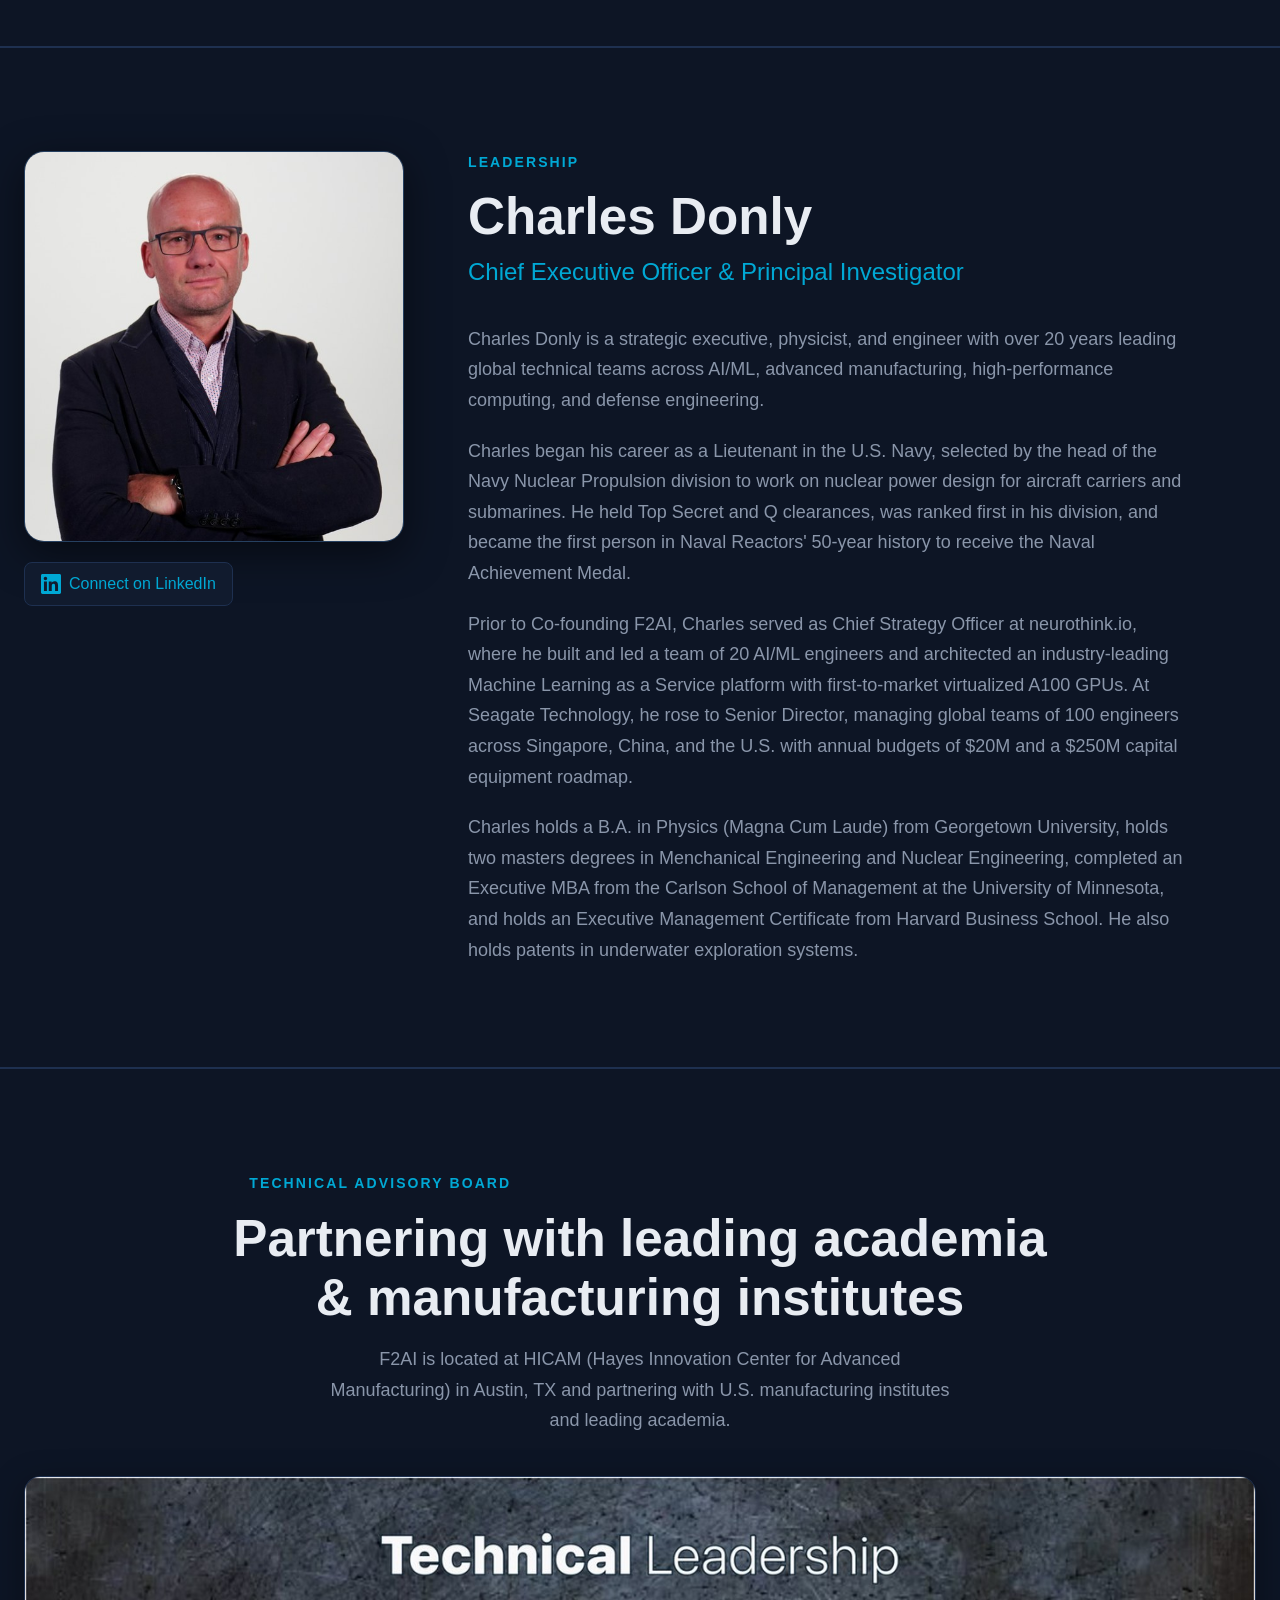
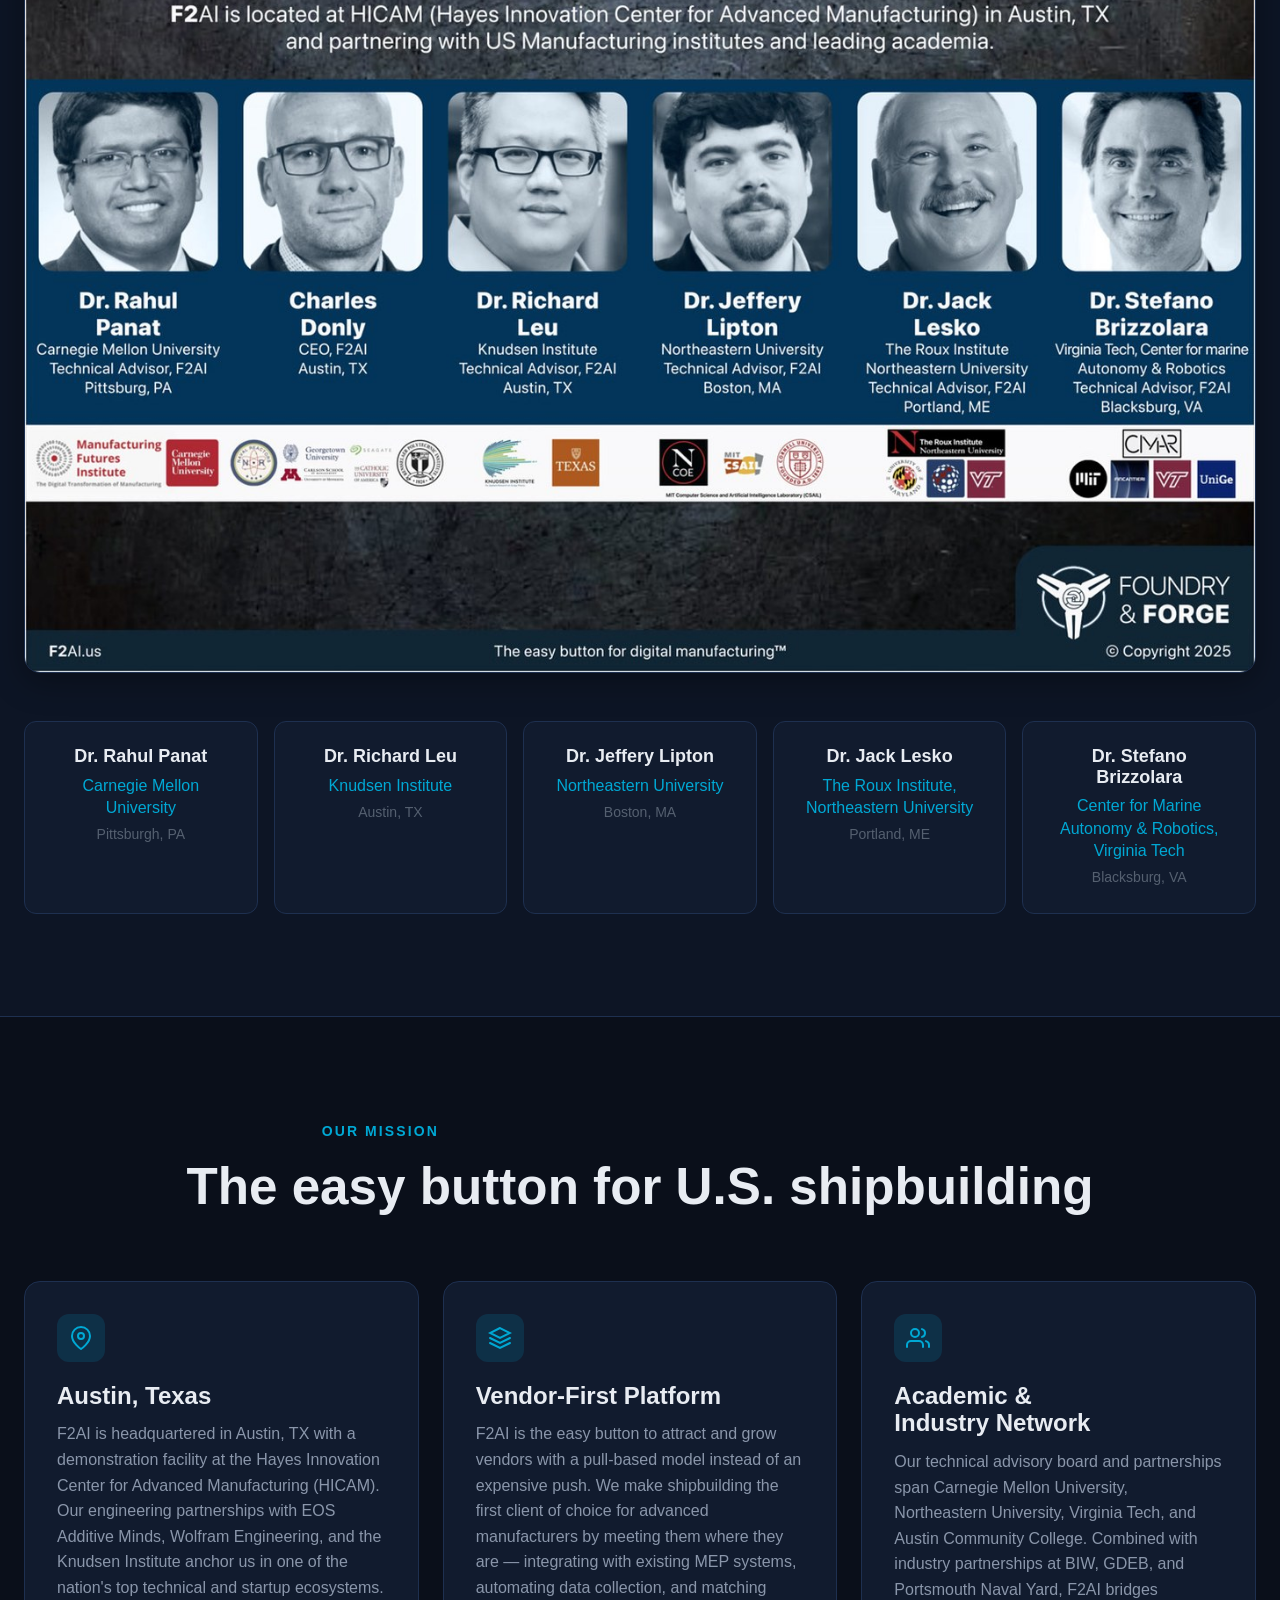
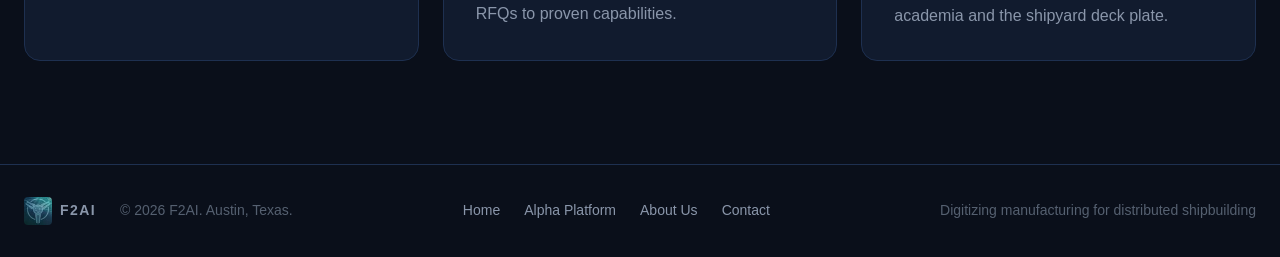
==== commit 7787b4eb: "text updates for website changes to text for the website to go live.." ====
--- a/about.html
+++ b/about.html
@@ -73,7 +73,7 @@
             At the center of these failures is a chronic breakdown in Release-to-Work (RTW) — the process that determines if a shipyard or vendor has the validated technical data, materials, instructions, and charging codes required to begin work. At most large U.S. shipyards, reliable build plans don't extend beyond 8-10 weeks due to a "fish-net" planning approach that governs work sequencing beyond that horizon.
           </p>
           <p>
-            The consequences ripple across the entire Maritime and Submarine Industrial Base. Newport News, Bath Iron Works, Fincantieri Marinette Marine, and General Dynamics Electric Boat have all publicly cited RTW as a major source of schedule slippage. Meanwhile, vendor participation has decreased over 40 years — only about 5,000 small and mid-sized manufacturers serve the Navy out of an estimated 60,000-70,000 capable firms.
+            The consequences ripple across the entire Maritime and Submarine Industrial Base. Newport News, Bath Iron Works, Fincantieri Marinette Marine, and General Dynamics Electric Boat have all publicly cited RTW as a major source of schedule slippage. Meanwhile, vendor participation has decreased over the last 40 years — only about 5,000 small and mid-sized manufacturers serve the Navy out of an estimated 60,000-70,000 capable firms.
           </p>
           <p>
             Improving RTW doesn't require perfection. It requires reliable, timely, and repeatable signals that are minimally disruptive to the shop floor — a lightweight, vendor-first digital layer that bridges today's 8-10 week window while the Navy undertakes broader digital infrastructure modernization.
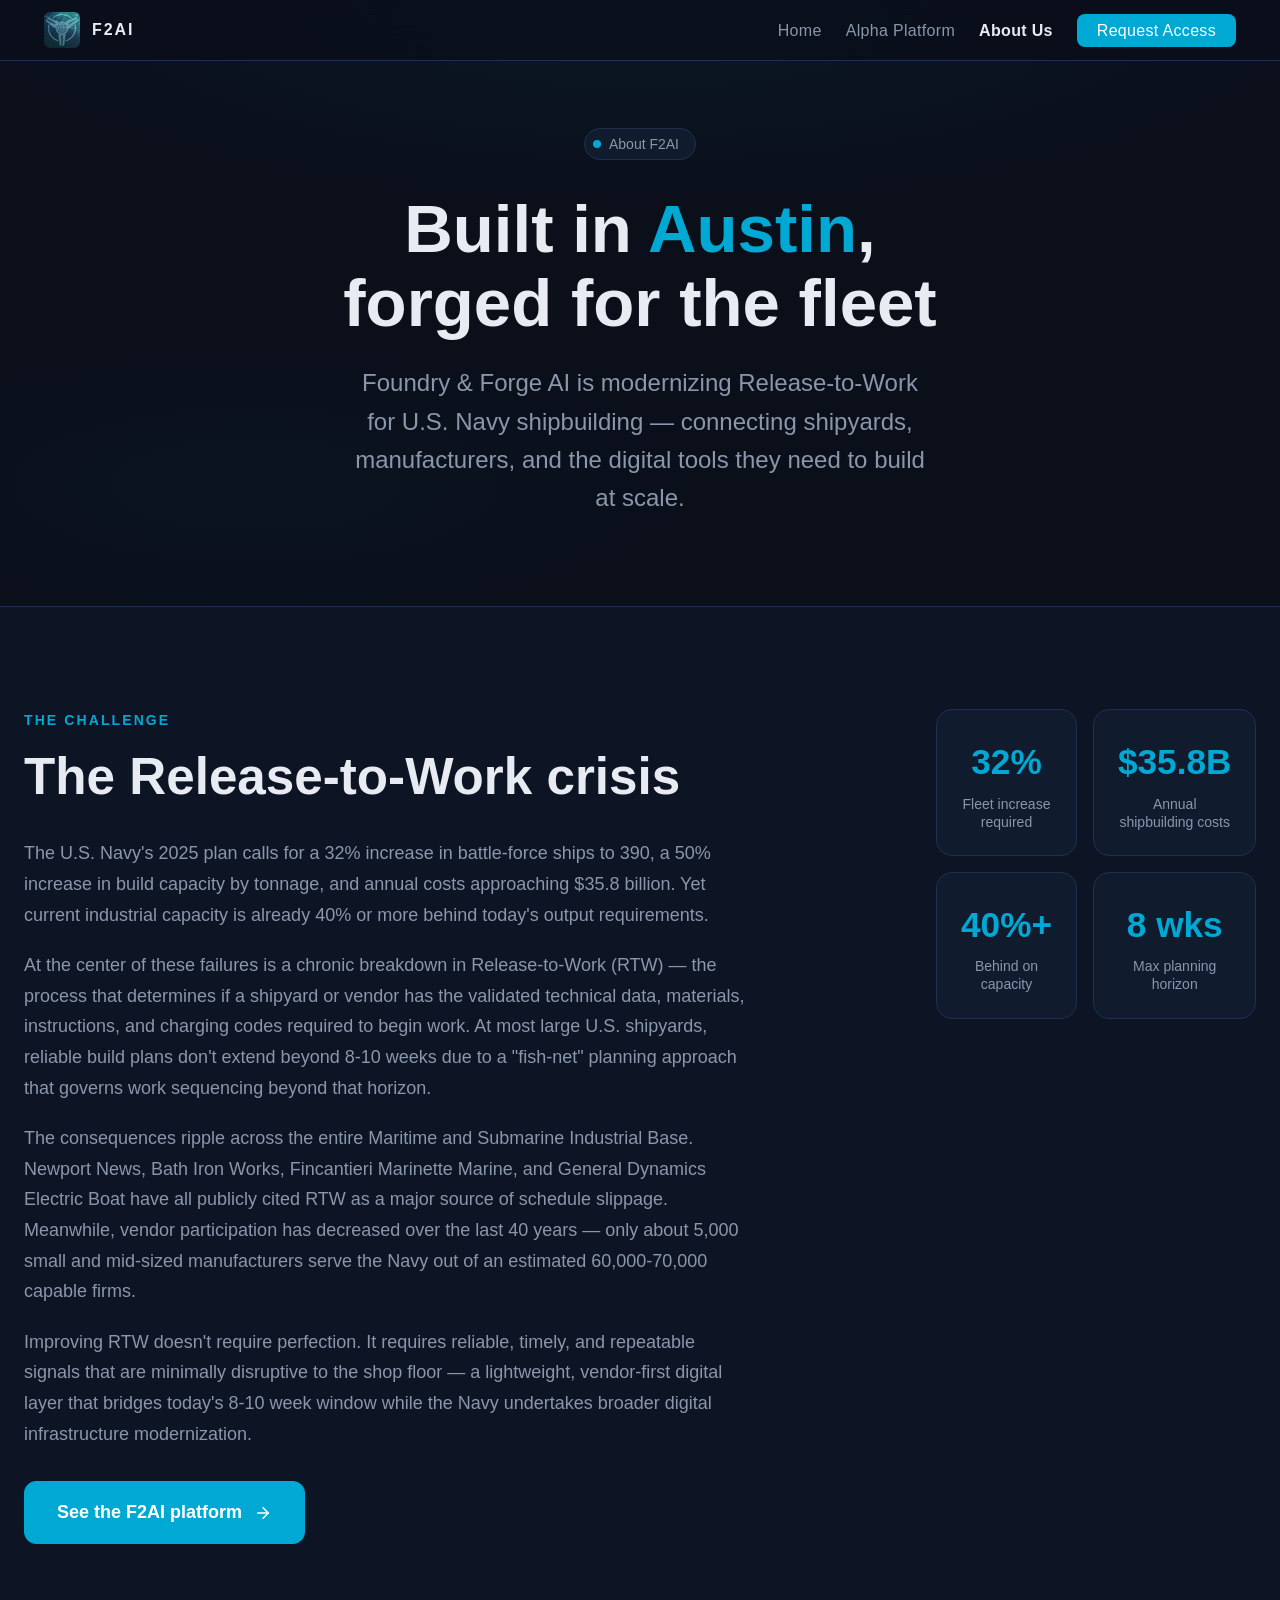
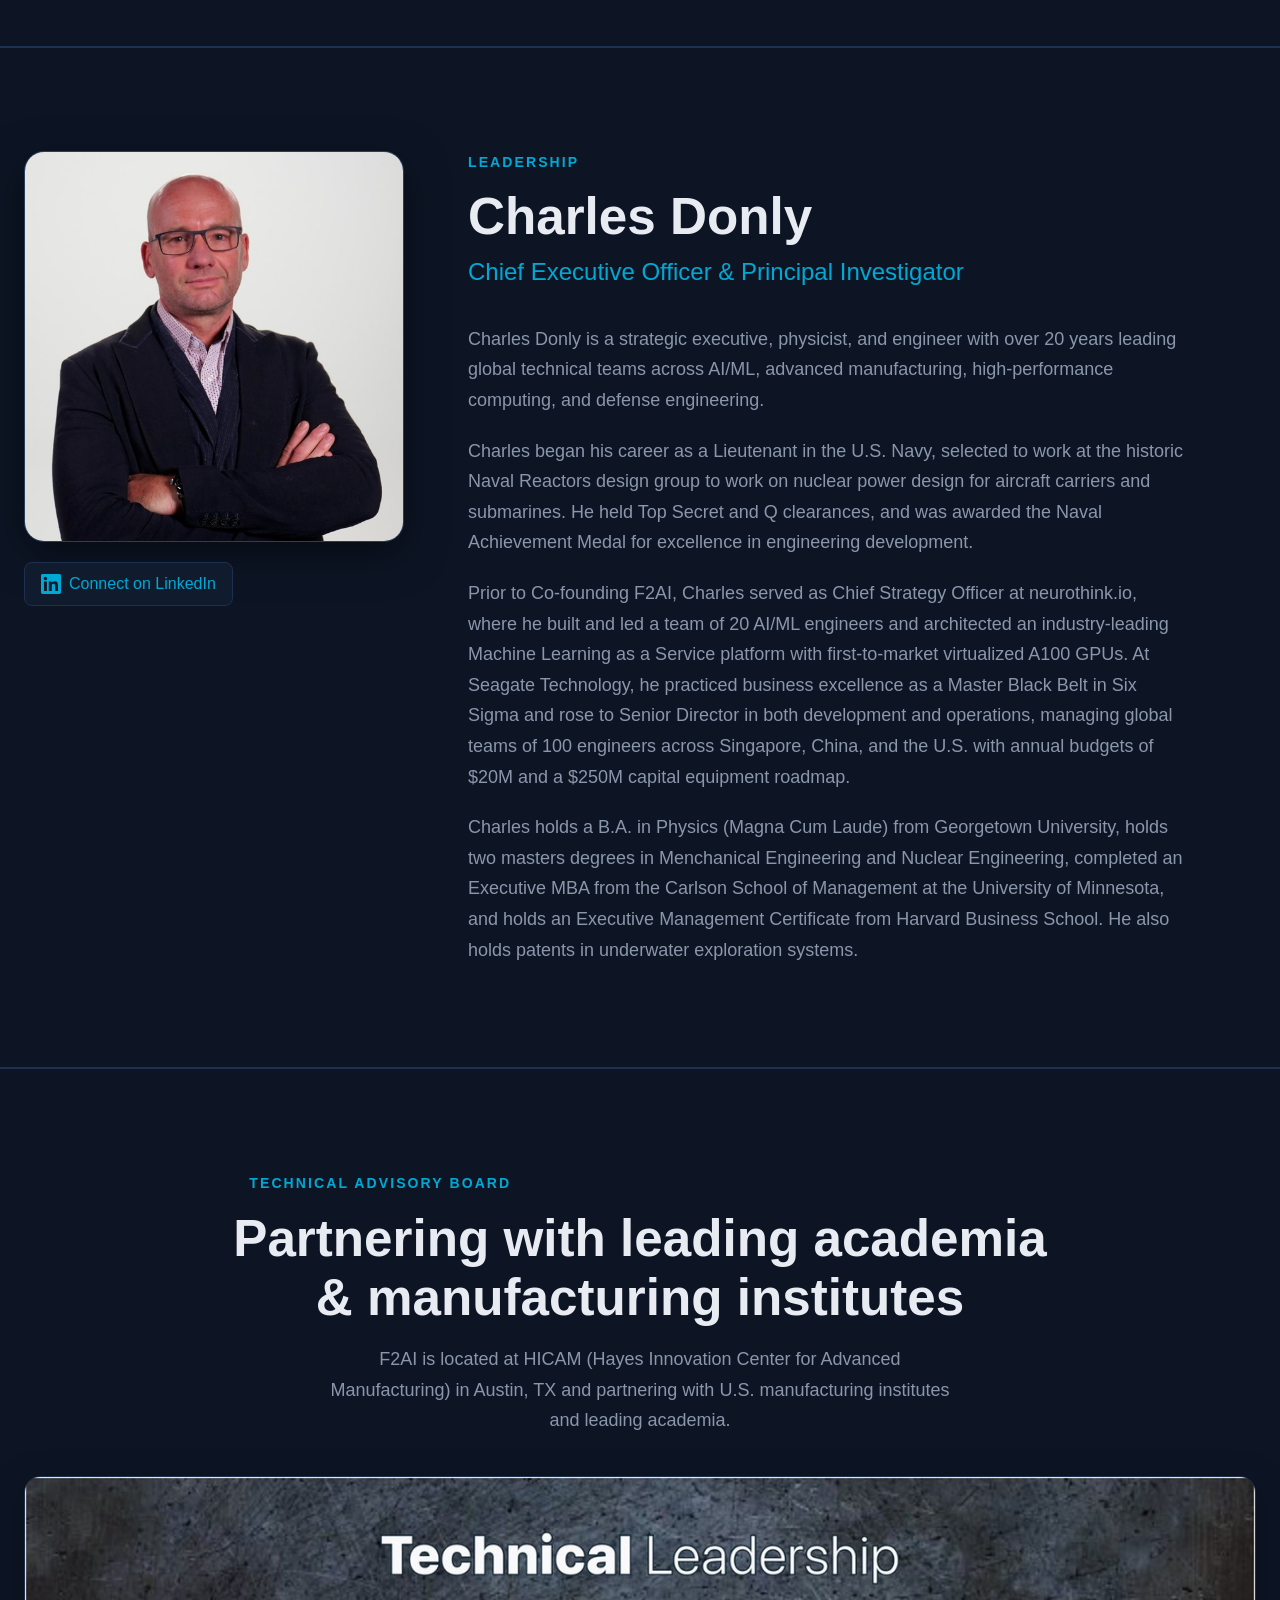
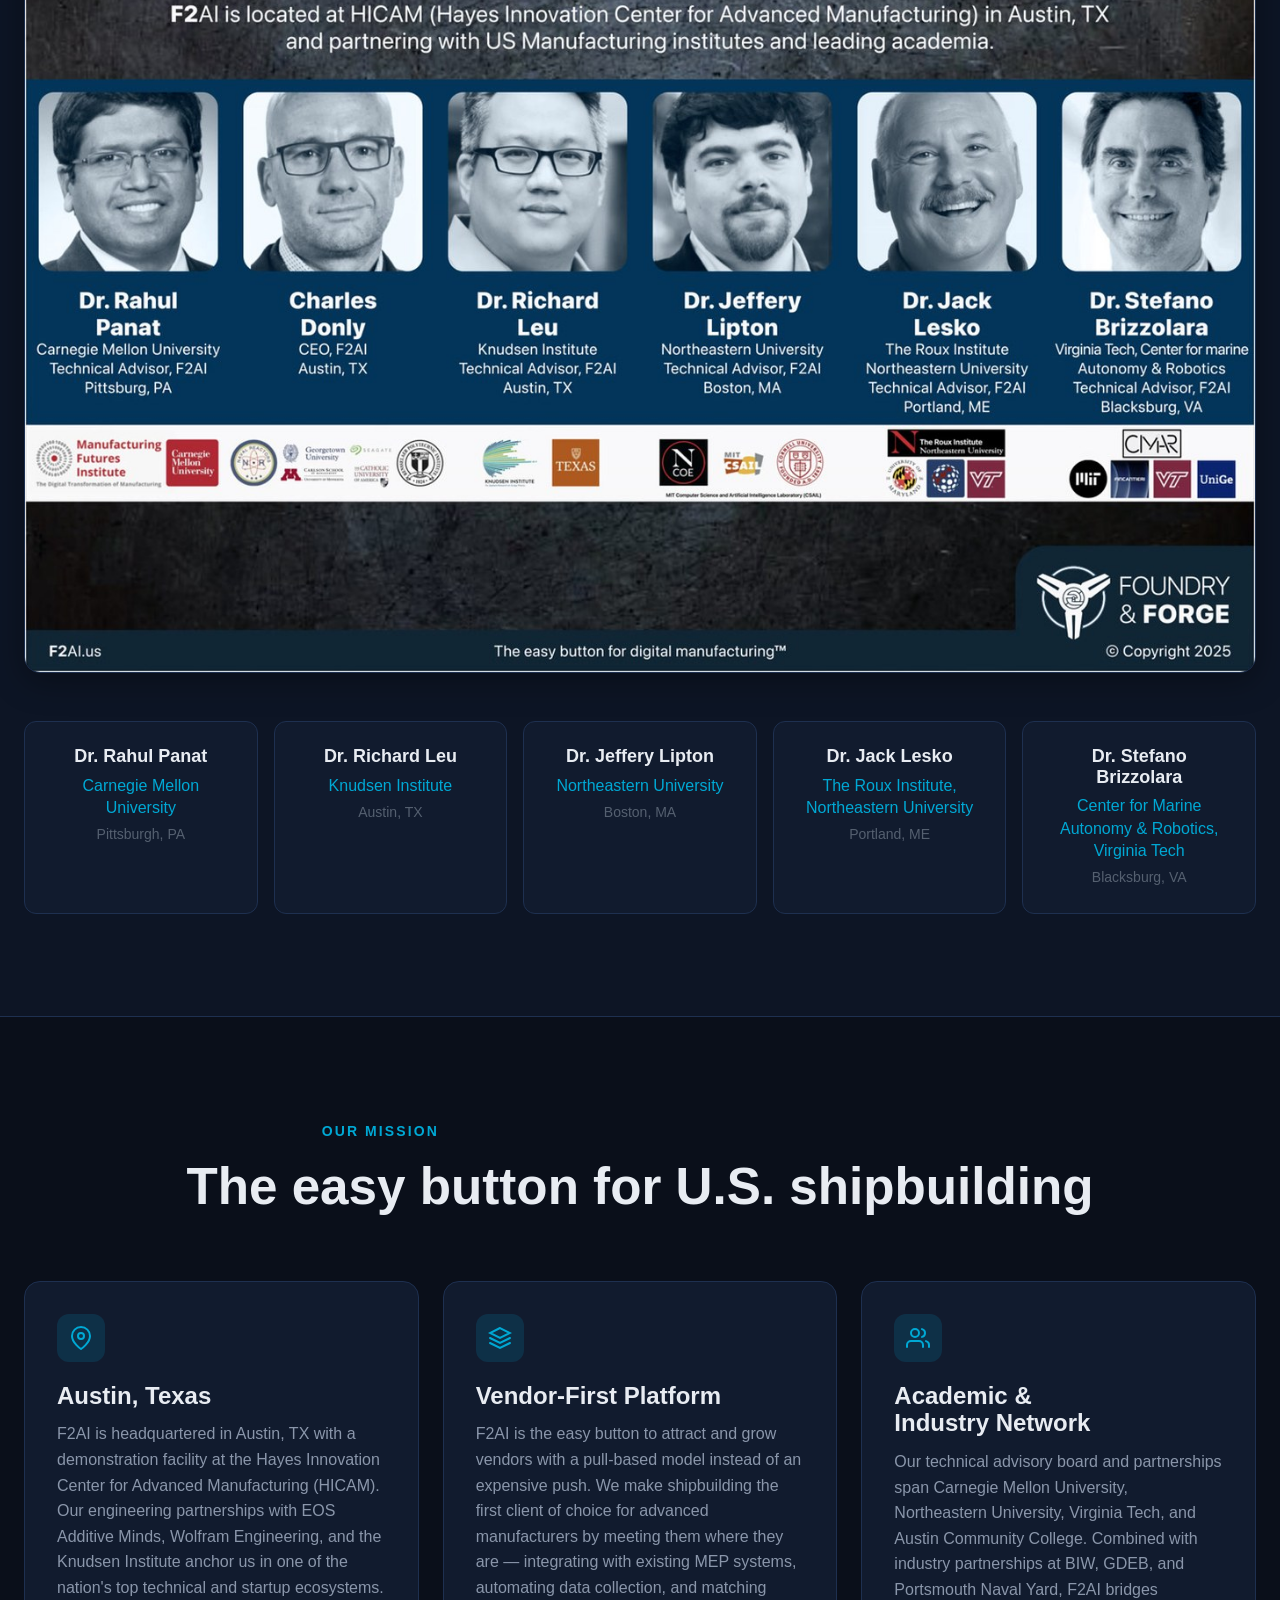
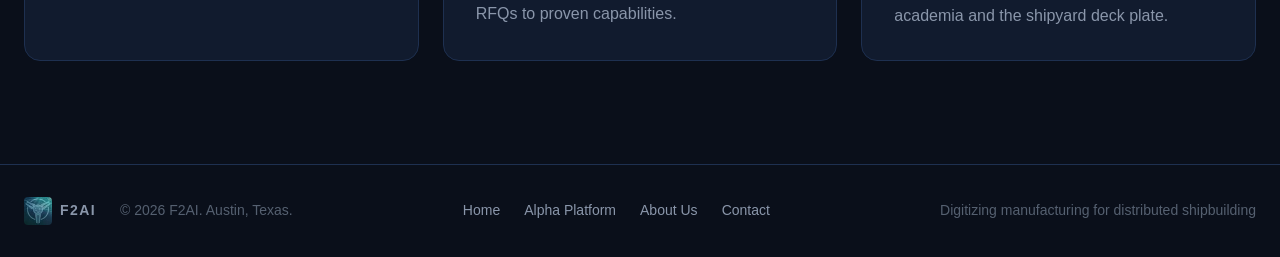
==== commit 7a93b849: "about charles updated about section for Charles" ====
--- a/about.html
+++ b/about.html
@@ -131,10 +131,10 @@
             Charles Donly is a strategic executive, physicist, and engineer with over 20 years leading global technical teams across AI/ML, advanced manufacturing, high-performance computing, and defense engineering.
           </p>
           <p>
-            Charles began his career as a Lieutenant in the U.S. Navy, selected by the head of the Navy Nuclear Propulsion division to work on nuclear power design for aircraft carriers and submarines. He held Top Secret and Q clearances, was ranked first in his division, and became the first person in Naval Reactors' 50-year history to receive the Naval Achievement Medal.
-          </p>
-          <p>
-            Prior to Co-founding F2AI, Charles served as Chief Strategy Officer at neurothink.io, where he built and led a team of 20 AI/ML engineers and architected an industry-leading Machine Learning as a Service platform with first-to-market virtualized A100 GPUs. At Seagate Technology, he rose to Senior Director, managing global teams of 100 engineers across Singapore, China, and the U.S. with annual budgets of $20M and a $250M capital equipment roadmap.
+            Charles began his career as a Lieutenant in the U.S. Navy, selected to work at the historic Naval Reactors design group to work on nuclear power design for aircraft carriers and submarines. He held Top Secret and Q clearances, and was awarded the Naval Achievement Medal for excellence in engineering development.
+          </p>
+          <p>
+            Prior to Co-founding F2AI, Charles served as Chief Strategy Officer at neurothink.io, where he built and led a team of 20 AI/ML engineers and architected an industry-leading Machine Learning as a Service platform with first-to-market virtualized A100 GPUs. At Seagate Technology, he practiced business excellence as a Master Black Belt in Six Sigma and rose to Senior Director in both development and operations, managing global teams of 100 engineers across Singapore, China, and the U.S. with annual budgets of $20M and a $250M capital equipment roadmap.
           </p>
           <p>
             Charles holds a B.A. in Physics (Magna Cum Laude) from Georgetown University, holds two masters degrees in Menchanical Engineering and Nuclear Engineering, completed an Executive MBA from the Carlson School of Management at the University of Minnesota, and holds an Executive Management Certificate from Harvard Business School. He also holds patents in underwater exploration systems.
